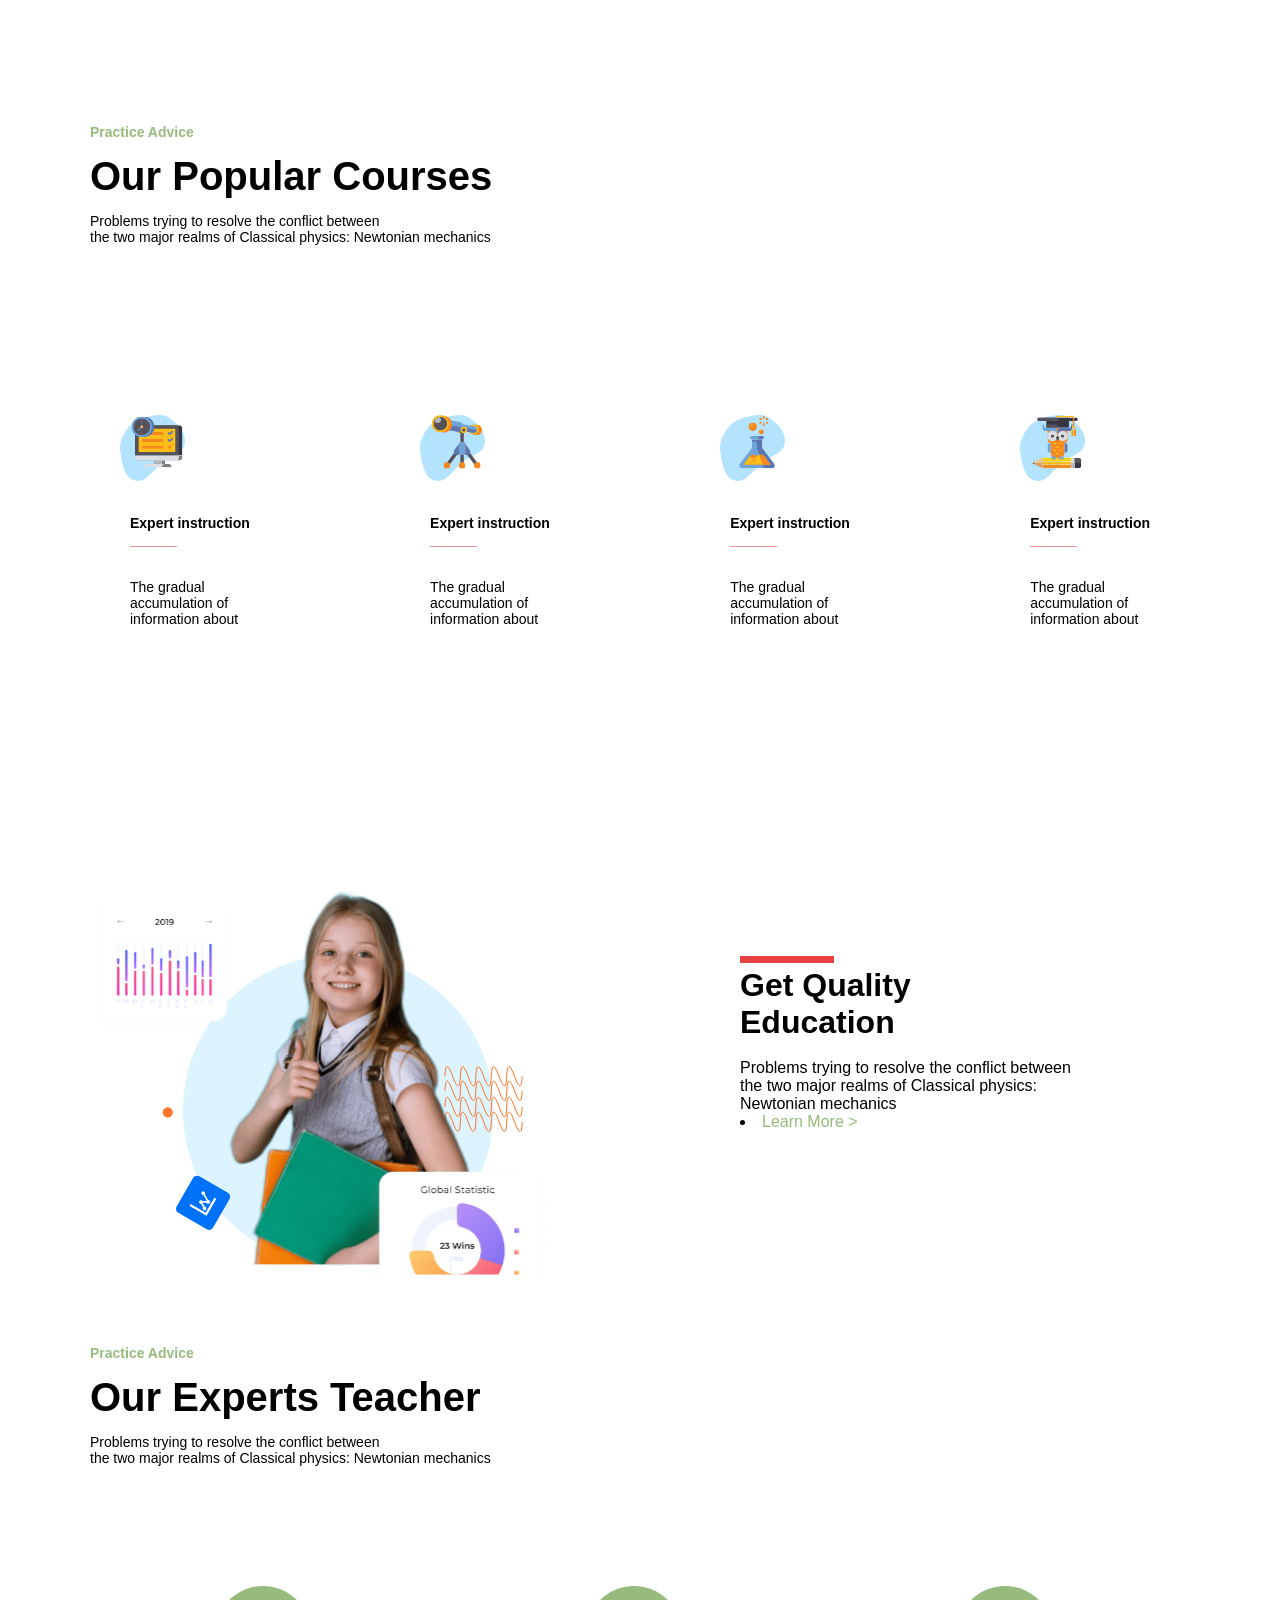
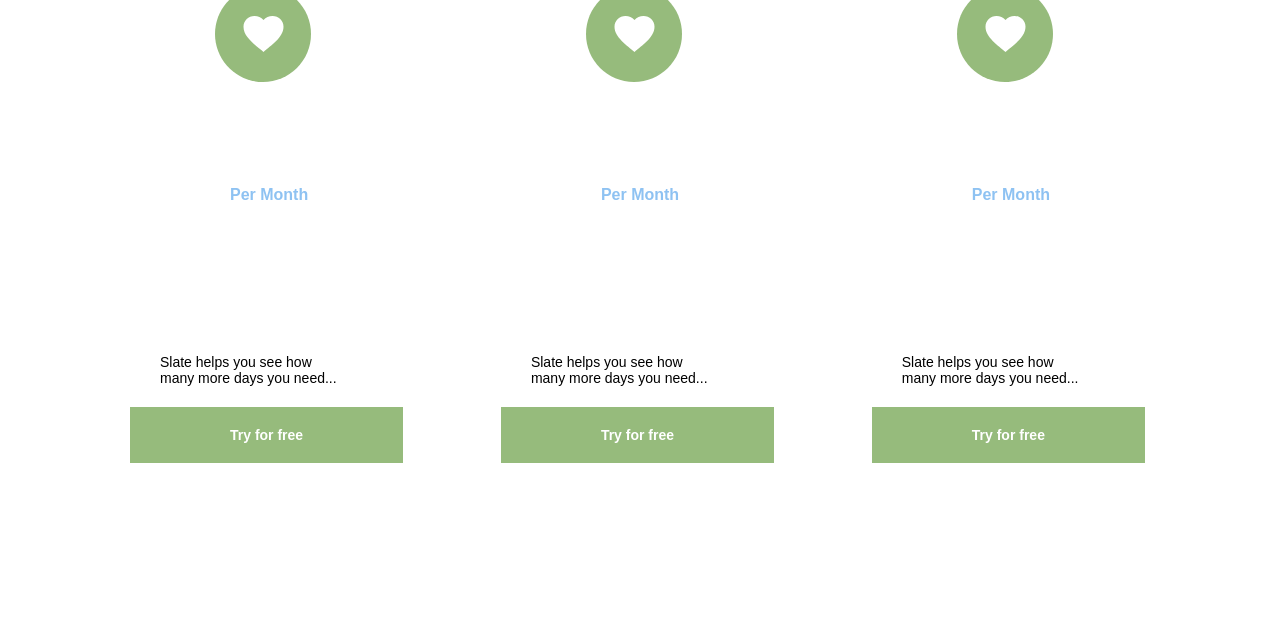
==== index.html @ 3c178de4 "Ну вот" ====
<!DOCTYPE html>
<html lang="en">
<head>
    <meta charset="UTF-8">
    <meta name="viewport" content="width=device-width, initial-scale=1.0">
    <title>Document</title>
    <link rel = "stylesheet" href = "School/school-victory/css/style.css">
</head>
<body>
    <div class="container">
    <div class="hero-info">
        <!-- ======================================================================= -->
         <!-- 1 часть -->

        <!-- ======================================================================= -->
        <!-- 2 часть -->
        <div class="contaener treiding">
            <div class="ah bh ch dh"></div>
            <div class="hero-img mg">
                <img src="#" alt="">
            </div>
            <div class="activ mg">
                <img src="#" alt="">
            </div>
                <div class="deactiv mg">
                <img src="#" alt="">
            </div>
            <!-- Вторая часть -->
            <h6>Practice Advice</h6>
            <h2>Our Popular Courses</h2>
            <p>
                Problems trying to resolve the conflict between <br>
                the two major realms of Classical physics: Newtonian mechanics 
            </p>
            <div class="scool-prog">
                <div class="bloc bloc-d">
                    <li class="btn dh"><a href="#">
                            <img src="School/school-victory/img/2.1.svg" class="hero-img gg" alt="">
                            <img src="School/school-victory/img/Vector.svg" class="deactiv gg" alt="">
                            <div class="lo" >
                                <div class="dp">
                                    <img src="School/school-victory/img/Vector2.svg" class="activ gg" alt="">
                                    <h4>Expert instruction <br></h4>
                                    <a href="#">______</a>
                                </div>
                            </div>
                            <p>
                                The gradual <br>
                                accumulation of <br>
                                information about
                            </p>
                        </a></li>
                </div>

                <div class="bloc bloc-c">
                    <li class="btn ch"><a href="#">
                            <img src="School/school-victory/img/2.2.svg" class="hero-img gg" alt="">
                            <img src="School/school-victory/img/Vector.svg" class="deactiv gg" alt="">
                            <div class="lo" >
                                <div class="cp">
                                    <img src="School/school-victory/img/Vector2.svg" class="activ gg" alt="">
                                    <h4>Expert instruction <br></h4>
                                    <a href="#">______</a>
                                </div>
                            </div>
                            <p>
                                The gradual <br>
                                accumulation of <br>
                                information about
                            </p>
                        </a></li>
                </div>
                
                <div class="bloc bloc-b">
                    <li class="btn bh"><a href="#">
                            <img src="School/school-victory/img/2.3.svg" class="hero-img gg" alt="">
                            <img src="School/school-victory/img/Vector.svg" class="deactiv gg" alt="">
                            <div class="lo" >
                                <div class="bp">
                                    <img src="School/school-victory/img/Vector2.svg" class="activ gg" alt="">
                                    <h4>Expert instruction <br></h4>
                                    <a href="#">______</a>
                                </div>
                            </div>
                            <p>
                                The gradual <br>
                                accumulation of <br>
                                information about
                            </p>
                        </a></li>
                </div>
                
                <div class="bloc bloc-a">
                    <li class="btn ah"><a href="#">
                            <img src="School/school-victory/img/2.4.svg" class="hero-img gg" alt="">
                            <img src="School/school-victory/img/Vector.svg" class="deactiv gg" alt="">
                            <div class="lo" >
                                <div class="ap">
                                    <img src="School/school-victory/img/Vector2.svg" class="activ gg" alt="">
                                    <h4>Expert instruction <br></h4>
                                    <a href="#">______</a>
                                </div>
                            </div>
                            <p>                               
                                The gradual <br>
                                accumulation of <br>
                                information about
                            </p>
                    </a></li>
                </div>

            </div>
            
        </div>
        <!-- ======================================================================= -->
        <!-- 3 часть -->
         <div>
            <img src="School/school-victory/img/3thast.svg" alt="">
            <div class="hero--info">
                <img src="School/school-victory/img/red.svg" alt="">
                <br>
                <p>
                    <h1>Get Quality <br>Education</h1>   
                    <br>             
                    Problems trying to resolve the conflict between <br>
                    the two major realms of Classical physics: <br>
                    Newtonian mechanics <br>
                </p>
                <li class="active"><a href="#"> Learn More ></a></li>
            </div>
         </div>
        <!-- ======================================================================= -->
        <!-- 4 часть -->

        <!-- ======================================================================= -->
        <!-- 5 часть -->

        <!-- ======================================================================= -->
         <!-- 6 часть -->
        <div class="contaen trei">
            <div class="ah bh ch dh"></div>
            <div class="hero-img mg">
                <img src="#" alt="">
            </div>
            <div class="pp"></div>
            <div class="activ mg">
                <img src="#" alt="">
            </div>
                <div class="deactiv mg">
                <img src="#" alt="">
            </div>
            <!-- Вторая часть -->
            <h6>Practice Advice</h6>
            <h2>Our Experts Teacher</h2>
            <p>
                Problems trying to resolve the conflict between <br>
                the two major realms of Classical physics: Newtonian mechanics 
            </p>
            <div class="curs">
                <div class="bloc- bloc-d">
                    <li class="btn- dh"><a href="#">
                            <img src="School/school-victory/img/circle sec-.svg" class="hero-img gg" alt="">
                            <div class="los" >
                                <div class="dp pp">
                                    <a href=""><h4>Per Month <br></h4></a>
                                </div>
                            </div>
                            <p>
                                Slate helps you see how <br>
                                many more days you need...
                            </p>
                            <div class="cn">
                                <a href="#">Try for free</a>
                            </div>
                        </a></li>
                </div>

                <div class="bloc- bloc-c">
                    <li class="btn- ch"><a href="#">
                            <img src="School/school-victory/img/circle sec-.svg" class="hero-img gg" alt="">
                            <div class="los" >
                                <div class="cp pp">
                                    <a href="#"><h4>Per Month</h4></a>
                                </div>
                            </div>
                            <p>
                                Slate helps you see how <br>
                                many more days you need...
                            </p>
                            <div class="cn">
                                <a href="#">Try for free</a>
                            </div>
                        </a></li>
                </div>
                
                <div class="bloc- bloc-b">
                    <li class="btn- bh"><a href="#">
                            <img src="School/school-victory/img/circle sec-.svg" class="hero-img gg" alt="">
                            <div class="los" >
                                <div class="bp pp">
                                    <a href="#"><h4>Per Month <br></h4></a>
                                </div>
                            </div>
                            <p>
                                Slate helps you see how <br>
                                many more days you need...
                            </p>
                            <div class="cn">
                                <a href="#">Try for free</a>
                            </div>
                        </a></li>
                </div>

            </div>
            
        </div>
        <!-- ======================================================================= -->
        <!-- 7 часть -->
        
        <!-- ======================================================================= -->
         <!-- 8 часть -->
        
        <!-- ======================================================================= -->
         <!-- Под описание -->
        
        <!-- ======================================================================= -->
        <!-- Телефон -->




    </div>
    </div>
    <script src="School/school-victory/js/#"></script>
</body>
</html>
---- School/school-victory/css/style.css ----
@import url('https://fonts.googleapis.com/css2?family=Montserrat+Alternates:wght@400;700&display=swap');
/* ============================================================== */
/* Базовый стиль */
*{margin: 0; padding: 0; box-sizing: border-box;}

body {
    background-color: none;
    font-family: 'Montserrat', sans-serif;
    font-weight: 400;
    color: #000000;
}

a {
    text-decoration: none;
    color: #96BB7C;
}
/* =================================================================== */
/*  */
.hero-info{
    width: 1100px;
    margin: 30px auto;
}

header {
    padding: 50px 0;
}
.container.treiding{
    padding: 80px 0;
}

header nav ul {
    list-style: none;
}
/* ====================================================================== */
/* 1 часть заголовок */
/* ====================================================================== */
/* 2 часть выбор курса */
.contaener.treiding{
    padding: 80px 0;
}
.treiding{
    padding-top: 100px;
}
.treiding .hero-img{
    z-index: 10;
    position: absolute;
    margin: 14px 0;
}
.treiding .activ {
    z-index: 1;
    position: absolute;
    margin: 0 -10px;

}
.treiding .deactiv {
    z-index: 2;
    position: absolute;
    margin: 0 -10px;
}
.treiding .mg {
    position: absolute;
}
.treiding .gg {
    margin-top: -100px;
}
.treiding li.btn {
    background: #ffffff;
    padding: 50px 15px;
    z-index: -1;
}
.treiding h6{
    color: #96BB7C;
    font-weight: 700;
    margin: 14px 0;
    font-size: 14px;

}
.lo a{
    color: #E74040;
    font-weight: 700;
    margin: 14px 0;
    font-size: 14px;
}
.treiding h2{
    font-weight: 700;
    margin: 14px 0;
    font-size: 40px;

}
.treiding p{
    font-weight: 400;
    font-size: 14px;
  
}
.treiding .scool-prog{
    display: flex;
    justify-content: space-between;
    width: 100%;
    padding: 140px 0;
}
.scool-prog {
    list-style: none;
    margin-top: 0px;
 }
 .scool-prog nav ul li{
    display: inline-block;
 }

.bloc p {
    margin-top: 30px;
    margin-bottom: 10px;
}
.btn a {
    color: #000000;
    font-weight: 700;
}
.lo a{
    color: #E74040;
    font-weight: 700;
    margin: 14px 0;
    font-size: 14px;
}
.lo a h4{
    color: #000000;
}
/* кнопки */
.treiding li.btn{
    background: #ffffff;
    padding: 15px 40px;
    z-index: -1;
    padding-top: 130px;
}
.treiding li.btn.ah:hover {
    .lo {
        .ap{
            h4{
                color: #ffffff;
            }
            a{
                color: #ffffff;
            }
            .activ {
                z-index: 3;
            }
        }
        a{
         color: #ffffff;
            font-weight: 700;
            margin: 14px 0;
            font-size: 14px;
        } 
    }
    background: #96BB7C;
    padding: 15px 40px;
    z-index: -1;
    color: #ffffff;
    padding-top: 130px;
}
.treiding li.btn.bh:hover {
    .lo {
        .bp{
            h4{
                color: #ffffff;
            }
            a{
                color: #ffffff;
            }
            .activ {
                z-index: 3;
            }
        }
        a{
         color: #ffffff;
            font-weight: 700;
            margin: 14px 0;
            font-size: 14px;
        } 
    }
    
    background: #96BB7C;
    padding: 15px 40px;
    z-index: -1;
    color: #ffffff;
    padding-top: 130px;
}
.treiding li.btn.ch:hover {
    .lo {
        .cp{
            h4{
                color: #ffffff;
            }
            a{
                color: #ffffff;
            }
            .activ {
                z-index: 3;
            }
        }
        a{
         color: #ffffff;
            font-weight: 700;
            margin: 14px 0;
            font-size: 14px;
        } 
    }
    
    background: #96BB7C;
    padding: 15px 40px;
    z-index: -1;
    color: #ffffff;
    padding-top: 130px;
}
.treiding li.btn.dh:hover {
    .lo {
        .dp{
            h4{
                color: #ffffff;
            }
            a{
                color: #ffffff;
            }
            .activ {
                z-index: 3;
            }
        }
        a{
         color: #ffffff;
            font-weight: 700;
            margin: 14px 0;
            font-size: 14px;
        } 
    }
    
    background: #96BB7C;
    padding: 15px 40px;
    z-index: -1;
    color: #ffffff;
    padding-top: -50px;
    padding-top: 130px;
}

/* ====================================================================== */
/* 3 часть  */
.hero--info {
    margin: -330px 0 0 650px;
}
/* ====================================================================== */
/* 4 часть  */

/* ====================================================================== */
/* 5 часть  */

/* ====================================================================== */
/* 6 часть  */
.contaen.treiding{
    padding: 80px 0;
}
.trei{
    padding-top: 200px;
}
.trei .hero-img{
    z-index: 10;
    position: absolute;
    margin: 14px 0;
}
.trei .activ {
    z-index: 1;
    position: absolute;
    margin: 0 -10px;

}
.trei .deactiv {
    z-index: 2;
    position: absolute;
    margin: 0 -10px;
}
.trei .mg {
    position: absolute;
}
.trei .gg {
    margin-top: -100px;
    margin: -150px 85px;
}
.trei li.btn {
    background: #ffffff;
    padding: 50px 15px;
    z-index: -1;
}
.trei h6{
    color: #96BB7C;
    font-weight: 700;
    margin: 14px 0;
    font-size: 14px;

}
.trei h2{
    font-weight: 700;
    margin: 14px 0;
    font-size: 40px;

}
.trei p{
    font-weight: 400;
    font-size: 14px;
  
}
.trei .curs{
    display: flex;
    justify-content: space-between;
    width: 100%;
    padding: 140px 0;
}
.curs {
    list-style: none;
    margin-top: 0px;
 }
 .curs nav ul li{
    display: inline-block;
 }

.bloc- p {
    margin-top: 120px;
    margin-bottom: 10px;
    padding: 30px;
}
.btn- a {
    color: #000000;
    font-weight: 700;
}
 .cn a{
    background: #96BB7C;
    padding: 20px 100px;
    z-index: -1;
    color: #ffffff;
    font-weight: 700;
    font-size: 14px;
}
.los a h4{
    color: #8EC2F2;
    margin: 50px 100px;
}
/* кнопки */
.trei li.btn-{
    background: #ffffff;
    padding: 15px 40px;
    z-index: -1;
    padding-top: 130px;
}

.trei li.btn-.bh:hover {
    .los {
        .bp{
            a{
                color: #ffffff;
            }
            .activ {
                z-index: 3;
            }
        }
        a{
         color: #ffffff;
            font-weight: 700;
            margin: 14px 0;
            font-size: 14px;
        } 
    }
    
    background: #2D4059;
    padding: 15px 40px;
    z-index: -1;
    color: #ffffff;
    padding-top: 130px;
}
.trei li.btn-.ch:hover {
    .los {
        .cp{
            a{
                color: #ffffff;
            }
            .activ {
                z-index: 3;
            }
        }
        a{
         color: #ffffff;
            font-weight: 700;
            margin: 14px 0;
            font-size: 14px;
        } 
    }
    
    background: #2D4059;
    padding: 15px 40px;
    z-index: -1;
    color: #ffffff;
    padding-top: 130px;
}
.trei li.btn-.dh:hover {
    .los {
        .dp{
            a{
                color: #ffffff;
            }
            .activ {
                z-index: 3;
            }
        }
        a{
         color: #ffffff;
            font-weight: 700;
            margin: 14px 0;
            font-size: 14px;
        } 
    }
    
    background: #2D4059;
    padding: 15px 40px;
    z-index: -1;
    color: #ffffff;
    padding-top: 130px;
}
/* ====================================================================== */
/* 7 часть  */

/* ====================================================================== */
/* 8 часть  */

/* ====================================================================== */
/* Телефон */
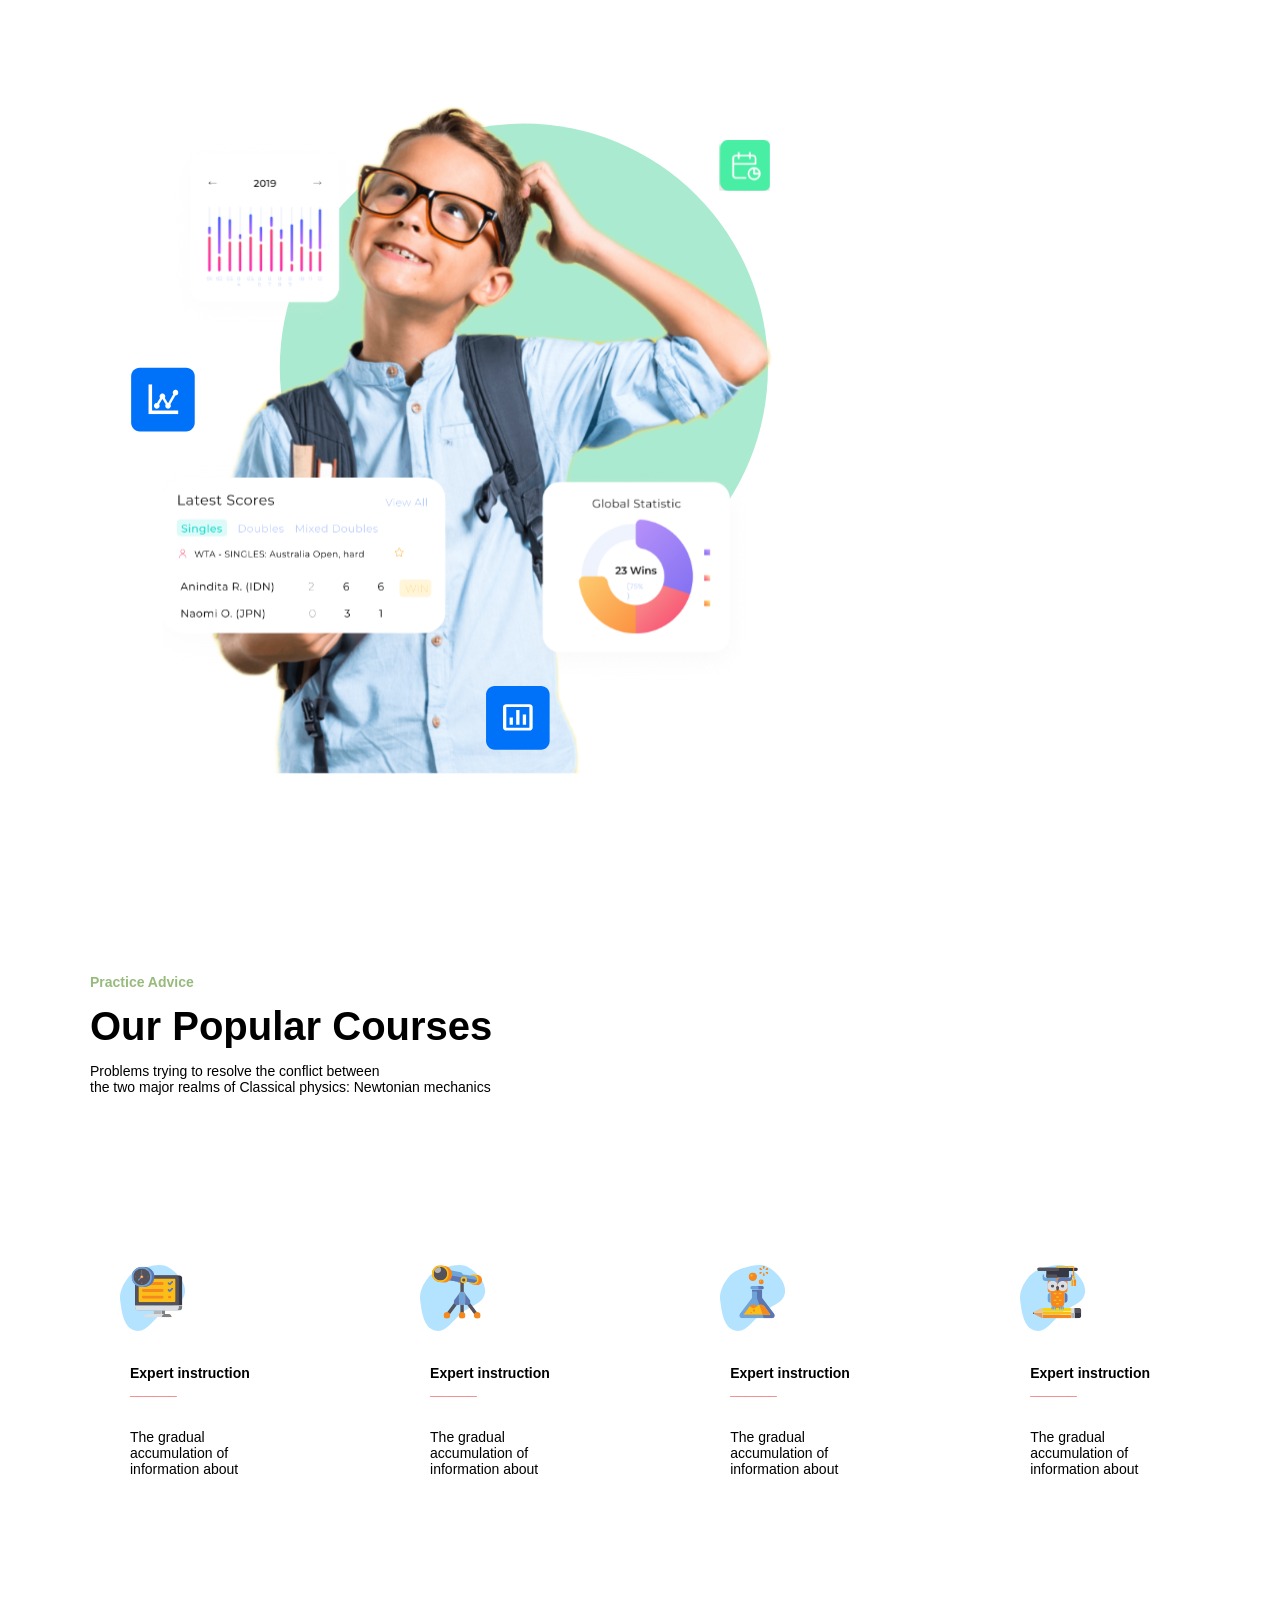
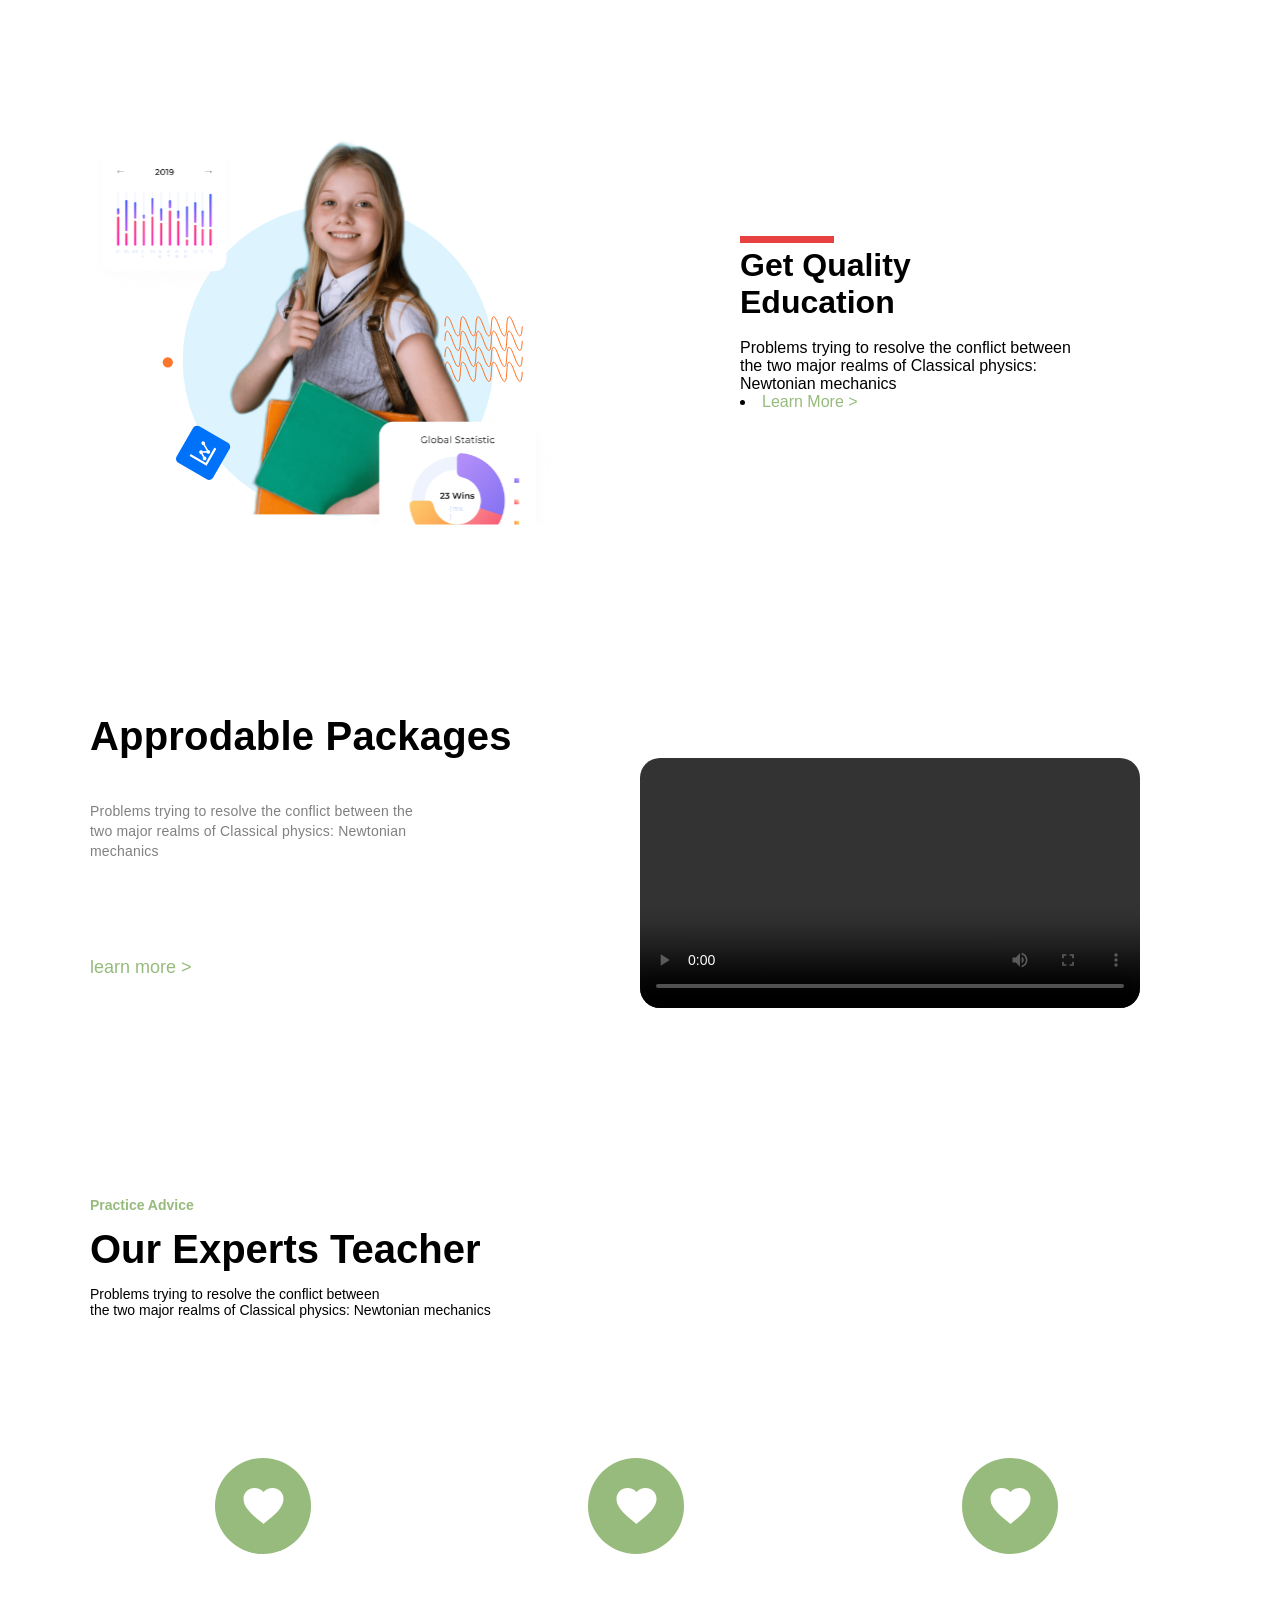
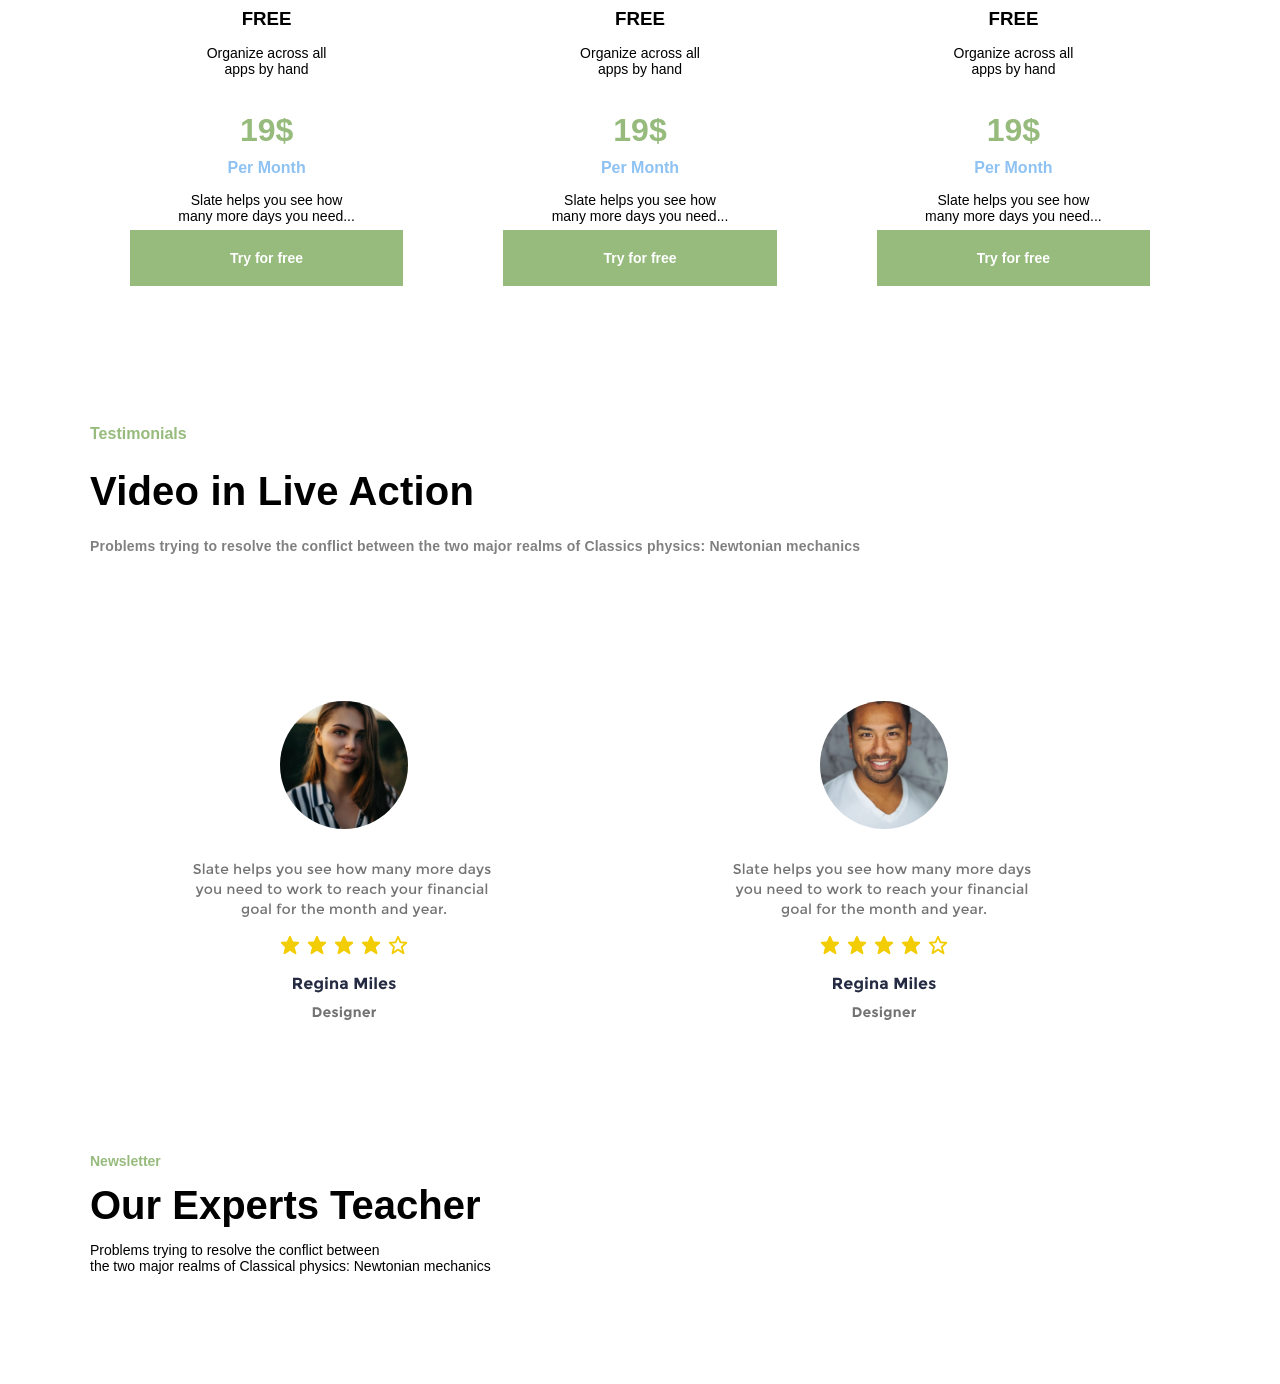
==== commit 699c4712: "pp" ====
--- a/index.html
+++ b/index.html
@@ -8,12 +8,39 @@
 </head>
 <body>
     <div class="container">
-    <div class="hero-info">
-        <!-- ======================================================================= -->
-         <!-- 1 часть -->
-
-        <!-- ======================================================================= -->
-        <!-- 2 часть -->
+    <div class="hero-infoo">
+        <!-- ======================================================================= -->
+         <!-- Шапка Его ч-->
+            <!-- <section>
+            <div class="name">
+                <h2>Medical Hardy</h2>
+            <ul>
+                <li><a href="#Home">Home</a></li>
+                <li><a href="#Product">Product</a></li>
+                <li><a href="#Pricing">Pricing</a></li>
+                <li><a href="#Contact">Contact</a></li>
+            </ul>
+            </div>
+
+            <ul>
+                <button class="more_btn">Login</button>
+                <button class="btn">Join Us</button>
+            </ul>
+            </section> -->
+        <!-- ======================================================================= -->
+         <!-- 1 часть Его ч-->
+        <div class="hero container" id="Home">
+            <div class="hero--info">
+                <h5>Online</h5>
+                <h1>HIGH QUALITY COURSES </h1>
+                <h4>Every day brings with it a fresh set of learning possibilities.</h4>
+                <button class="btn">Get Quote Now</button>
+                <button class="more_btn">Learn more</button>
+            </div>
+            <img src="School/school-victory/img/none.svg" class="hero-img gg" alt="">
+        </div>
+        <!-- ======================================================================= -->
+        <!-- 2 часть Моя ч-->
         <div class="contaener treiding">
             <div class="ah bh ch dh"></div>
             <div class="hero-img mg">
@@ -22,7 +49,7 @@
             <div class="activ mg">
                 <img src="#" alt="">
             </div>
-                <div class="deactiv mg">
+            <div class="deactiv mg">
                 <img src="#" alt="">
             </div>
             <!-- Вторая часть -->
@@ -113,10 +140,11 @@
             
         </div>
         <!-- ======================================================================= -->
-        <!-- 3 часть -->
+        <!-- 3 часть Моя ч-->
+         
          <div>
             <img src="School/school-victory/img/3thast.svg" alt="">
-            <div class="hero--info">
+            <div class="hero--infoo">
                 <img src="School/school-victory/img/red.svg" alt="">
                 <br>
                 <p>
@@ -129,14 +157,122 @@
                 <li class="active"><a href="#"> Learn More ></a></li>
             </div>
          </div>
-        <!-- ======================================================================= -->
-        <!-- 4 часть -->
-
-        <!-- ======================================================================= -->
-        <!-- 5 часть -->
-
-        <!-- ======================================================================= -->
-         <!-- 6 часть -->
+         
+        <!-- ======================================================================= -->
+        <!-- 4 часть Его ч-->
+        <div class="hero video" id="Product">
+            <div class="hero-info">
+                <h2>Approdable Packages</h2>
+                <p>Problems trying to resolve the conflict between 
+                the two major realms of Classical physics: 
+                Newtonian mechanics </p>
+                <button class="more_btn">learn more ></button>
+                <video class="video" src="School/school-victory/img/WhatsApp Video 2026-07-28 at 10.12.24.mp4" controls></video>
+            </div>
+        </div>
+        <!-- ======================================================================= -->
+        <!-- 5 часть Его ч -->
+        <!-- <div class="menu" id="Pricing">
+        <h6>Courses</h6>
+        <h2>Most Popular Courses</h2>
+        <p>Problems trying to resolve the conflict between 
+        the two major realms of Classical physics: Newtonian mechanics </p>
+        </div>
+
+        <div class="main_menu">
+            <div class="menu_box">
+            <div class="menu_card">
+
+                <div class="menu_image">
+                    <img src="images/1.png">
+                </div>
+
+                <div class="menu_info">
+                    <button class="more_btn">training Courses</button>
+                    <img class="grate" src="images/Frame 4 sec-.png" alt="">
+                    <h5>Video in Live Action</h5>
+                    <p>We focus on ergonomics 
+                    and meeting you....</p>
+                    <img class="logo" src="images/Frame sec-.png" alt="">
+                    <h6>15 Sales</h6>
+                    <div class="prices">
+                        <h5 class="old_prise">$16.48</h5>
+                        <h5 class="new_prise">$6.48</h5>
+                    </div>
+                    <button class="btn">Learn More ></button>
+            </div>
+
+            </div>
+
+            <div class="menu_card">
+
+                <div class="menu_image">
+                    <img src="images/2.png">
+                </div>
+
+                <div class="menu_info">
+                    <button class="more_btn">training Courses</button>
+                    <img class="grate" src="images/Frame 4 sec-.png" alt="">
+                    <h5>Most Popular Courses</h5>
+                    <p>We focus on ergonomics 
+                    and meeting you....</p>
+                    <img class="logo" src="images/Frame sec-.png" alt="">
+                    <h6>15 Sales</h6>
+                    <div class="prices">
+                        <h5 class="old_prise">$16.48</h5>
+                        <h5 class="new_prise">$6.48</h5>
+                    </div>
+                    <button class="btn">Learn More ></button>
+                </div>
+            </div>
+
+            <div class="menu_card">
+
+                <div class="menu_image">
+                    <img src="images/3.png">
+                </div>
+
+                <div class="menu_info">
+                    <button class="more_btn">2,769 online courses</button>
+                    <img class="grate" src="images/Frame 4 sec-.png" alt="">
+                    <h5>Our Experts Teacher</h5>
+                    <p>We focus on ergonomics 
+                    and meeting you....</p>
+                    <img class="logo" src="images/Frame sec-.png" alt="">
+                    <h6>15 Sales</h6>
+                    <div class="prices">
+                        <h5 class="old_prise">$16.48</h5>
+                        <h5 class="new_prise">$6.48</h5>
+                    </div>
+                    <button class="btn">Learn More ></button>
+                </div>
+            </div>
+
+            <div class="menu_card">
+
+                <div class="menu_image">
+                    <img src="images/4.png">
+                </div>
+
+                <div class="menu_info">
+                    <button class="more_btn">training Courses</button>
+                    <img class="grate" src="images/Frame 4 sec-.png" alt="">
+                    <h5>Every Client Matters</h5>
+                    <p>We focus on ergonomics 
+                    and meeting you....</p>
+                    <img class="logo" src="images/Frame sec-.png" alt="">
+                    <h6>15 Sales</h6>
+                    <div class="prices">
+                        <h5 class="old_prise">$16.48</h5>
+                        <h5 class="new_prise">$6.48</h5>
+                    </div>
+                    <h6 class="btn">Learn More ></h6>
+                </div>
+            </div>
+            </div>
+        </div> -->
+        <!-- ======================================================================= -->
+         <!-- 6 часть Моя ч-->
         <div class="contaen trei">
             <div class="ah bh ch dh"></div>
             <div class="hero-img mg">
@@ -149,7 +285,6 @@
                 <div class="deactiv mg">
                 <img src="#" alt="">
             </div>
-            <!-- Вторая часть -->
             <h6>Practice Advice</h6>
             <h2>Our Experts Teacher</h2>
             <p>
@@ -159,67 +294,102 @@
             <div class="curs">
                 <div class="bloc- bloc-d">
                     <li class="btn- dh"><a href="#">
-                            <img src="School/school-victory/img/circle sec-.svg" class="hero-img gg" alt="">
-                            <div class="los" >
-                                <div class="dp pp">
-                                    <a href=""><h4>Per Month <br></h4></a>
-                                </div>
-                            </div>
-                            <p>
-                                Slate helps you see how <br>
-                                many more days you need...
-                            </p>
-                            <div class="cn">
+                        <img src="School/school-victory/img/circle sec-.svg" class="hero-img gg" alt="">
+                        <div class="los" >
+                            <div class="dp pp">
+                                <h3>FREE</h3>
+                                <p
+                                    >Organize across all <br>
+                                    apps by hand
+                                </p>
+                                <a href=""><h1>19$</h1></a>
+                                <a href=""><h4>Per Month <br></h4></a>
+                            </div>
+                        </div>
+                        <p>
+                            Slate helps you see how <br>
+                            many more days you need...
+                        </p>
+                        <div class="cn">
                                 <a href="#">Try for free</a>
-                            </div>
-                        </a></li>
+                        </div>
+                    </a></li>
                 </div>
 
                 <div class="bloc- bloc-c">
                     <li class="btn- ch"><a href="#">
-                            <img src="School/school-victory/img/circle sec-.svg" class="hero-img gg" alt="">
+                        <img src="School/school-victory/img/new.svg" class="hero-img new" alt="">
+                        <img src="School/school-victory/img/circle sec-.svg" class="hero-img gg" alt="">
                             <div class="los" >
-                                <div class="cp pp">
-                                    <a href="#"><h4>Per Month</h4></a>
-                                </div>
-                            </div>
-                            <p>
-                                Slate helps you see how <br>
-                                many more days you need...
-                            </p>
-                            <div class="cn">
-                                <a href="#">Try for free</a>
-                            </div>
-                        </a></li>
+                            <div class="cp pp">
+                                <h3>FREE</h3>
+                                <p
+                                    >Organize across all <br>
+                                    apps by hand
+                                </p>
+                                <a href=""><h1>19$</h1></a>
+                                <a href="#"><h4>Per Month</h4></a>
+                            </div>
+                        </div>
+                        <p>
+                            Slate helps you see how <br>
+                            many more days you need...
+                        </p>
+                        <div class="cn">
+                            <a href="#">Try for free</a>
+                        </div>
+                    </a></li>
                 </div>
                 
                 <div class="bloc- bloc-b">
                     <li class="btn- bh"><a href="#">
-                            <img src="School/school-victory/img/circle sec-.svg" class="hero-img gg" alt="">
-                            <div class="los" >
-                                <div class="bp pp">
-                                    <a href="#"><h4>Per Month <br></h4></a>
-                                </div>
-                            </div>
-                            <p>
-                                Slate helps you see how <br>
-                                many more days you need...
-                            </p>
-                            <div class="cn">
-                                <a href="#">Try for free</a>
-                            </div>
-                        </a></li>
+                        <img src="School/school-victory/img/circle sec-.svg" class="hero-img gg" alt="">
+                        <div class="los" >
+                            <div class="bp pp">
+                                <h3>FREE</h3>
+                                <p
+                                    >Organize across all <br>
+                                    apps by hand
+                                </p>
+                                <a href=""><h1>19$</h1></a>
+                                <a href="#"><h4>Per Month <br></h4></a>
+                            </div>
+                        </div>
+                        <p>
+                            Slate helps you see how <br>
+                            many more days you need...
+                        </p>              
+                        <div class="cn">
+                            <a href="#">Try for free</a>
+                        </div>
+                    </a></li>
                 </div>
 
             </div>
             
         </div>
         <!-- ======================================================================= -->
-        <!-- 7 часть -->
-        
-        <!-- ======================================================================= -->
-         <!-- 8 часть -->
-        
+        <!-- 7 часть Его ч-->
+        <div class="stars">
+            <h6>Testimonials</h6>
+            <h2>Video in Live Action</h2>
+            <p>Problems trying to resolve the conflict between the two major realms of Classics physics: Newtonian mechanics</p>
+            <div class="score">
+                <img src="School/school-victory/img/row.svg" class="hero-img gg" alt="">
+            </div>
+        </div>
+        <!-- ======================================================================= -->
+         <!-- 8 часть Моя ч-->
+        <div class="wrapper">
+            <div class="contaener treiding treiding--">
+                <h6>Newsletter</h6>
+                <h2>Our Experts Teacher</h2>
+                <p>
+                    Problems trying to resolve the conflict between <br>
+                    the two major realms of Classical physics: Newtonian mechanics 
+                </p>
+            </div>
+        </div>
         <!-- ======================================================================= -->
          <!-- Под описание -->
         
--- a/School/school-victory/css/style.css
+++ b/School/school-victory/css/style.css
@@ -15,8 +15,8 @@
     color: #96BB7C;
 }
 /* =================================================================== */
-/*  */
-.hero-info{
+/* Моя ч */
+.hero-infoo{
     width: 1100px;
     margin: 30px auto;
 }
@@ -32,9 +32,160 @@
     list-style: none;
 }
 /* ====================================================================== */
-/* 1 часть заголовок */
-/* ====================================================================== */
-/* 2 часть выбор курса */
+/* шапка Его ч */
+/* section nav .name h2{
+    width: 176px;
+    height: 32px;
+    top: 13px;
+    font-weight: 700;
+    size: 24px;
+    line-height: 32px;
+    letter-spacing: 0.1px;
+    cursor: pointer;
+    margin: 7px 0;
+}
+
+section nav .name ul{
+    list-style: none;
+    margin-left: 210px;
+    margin-top: -33px;
+}
+
+section nav .name ul li{
+    display: inline-block;
+    margin: 0 15px;
+}
+
+section nav .name ul li a{
+    text-decoration: none;
+    color: #595959;
+    font-weight: 700;
+    font-size: 14px;
+    transition: 0.1s;
+    width: 43px;
+    height: 24px;
+    line-height: 24px;
+    letter-spacing: 0.2px;
+}
+
+section nav .name ul li a::after{
+    content: '';
+    width: 0;
+    height: 2px;
+    background: #000;
+    display: block;
+    transition: 0.2s linear;
+}
+
+section nav .name ul li a:hover::after{
+    width: 100%;
+}
+
+section nav .name ul li a:hover{
+    color: #000;
+}
+
+section nav ul .btn {
+    background: #96BB7C;
+    color: #fff;
+    border-radius: 5px;
+    padding: 16px 30px;
+    border: 0;
+    transition: all 500ms ease;
+    margin-top: -25px;
+}
+
+section nav ul .btn:hover {
+    cursor: pointer;
+    transform: scale(1.1);
+}
+
+section nav ul .more_btn {
+     background-color: #fff;
+     border: 5px #96BB7C;
+     color: #96BB7C;
+     padding: 16px 30px;
+     border-radius: 5px;
+     transition: all 500ms ease;
+     font-size: 18px;
+}
+
+section nav ul .more_btn:hover {
+    cursor: pointer;
+    transform: scale(1.1);
+} */
+/* ====================================================================== */
+/* 1 часть заголовок Его ч */
+.hero{
+    padding-bottom: 100px;
+}
+
+.hero--info{
+    width: 573px;
+    padding-top: 200px;
+    height: 386px;
+    gap: 30px;
+    margin-left: 250px;
+}
+
+.hero--info h5 {
+    color: #96BB7C;
+    font-size: 16px;
+    font-weight: 700;
+    line-height: 24px;
+    letter-spacing: 0.1;
+}
+
+.hero--info h1 {
+    font-size: 58px;
+    font-weight: 700;
+    line-height: 80px;
+    letter-spacing: 0.2px;
+    margin-top: 40px;
+}
+
+.hero--info h4 {
+    width: 458px;
+    height: 60px;
+    color: gray;
+    line-height: 30px;
+    font-weight: 400px;
+    size: 20px;
+    letter-spacing: 0.2px;
+    margin-top: 30px;
+}
+
+.hero--info .btn {
+    background: #96BB7C;
+    color: #fff;
+    border-radius: 5px;
+    padding: 16px 30px;
+    border: 0;
+    transition: all 500ms ease;
+    margin-top: 30px;
+}
+
+.hero--info .btn:hover {
+    cursor: pointer;
+    transform: scale(1.1);
+}
+
+.hero--info .more_btn {
+     background-color: #fff;
+     border: 5px #96BB7C;
+     color: #96BB7C;
+     padding: 16px 30px;
+     border-radius: 5px;
+     transition: all 500ms ease;
+     font-size: 18px;
+}
+
+.hero--info .more_btn:hover {
+    cursor: pointer;
+    transform: scale(1.1);
+}
+/* ====================================================================== */
+/* 2 часть выбор курса Моя ч*/
 .contaener.treiding{
     padding: 80px 0;
 }
@@ -240,18 +391,198 @@
 }
 
 /* ====================================================================== */
-/* 3 часть  */
-.hero--info {
+/* 3 часть  Моя ч*/
+.hero--infoo {
     margin: -330px 0 0 650px;
-}
-/* ====================================================================== */
-/* 4 часть  */
-
-/* ====================================================================== */
-/* 5 часть  */
-
-/* ====================================================================== */
-/* 6 часть  */
+    margin-top: -300px;
+}
+/* ====================================================================== */
+/* 4 часть  Его ч*/
+.hero img {
+    width: 700px;
+    position: relative;
+    margin-top: -350px;
+}
+
+.hero-info{
+    width: 573px;
+    padding-top: 200px;
+    height: 386px;
+    gap: 30px;
+}
+
+.hero-info h2 {
+    font-size: 40px;
+    font-weight: 700;
+    line-height: 50px;
+    letter-spacing: 0.2px;
+    margin-top: 100px;
+}
+
+.hero-info p{
+    width: 345px;
+    height: 60px;
+    font-weight: 400;
+    font-size: 14px;
+    line-height: 20px;
+    letter-spacing: 0.2px;
+    margin-top: 40px;
+    color: gray;
+}
+
+.hero-info .more_btn {
+     background-color: #fff;
+     border: 5px #96BB7C;
+     color: #96BB7C;
+     padding: 16px 30px;
+     border-radius: 5px;
+     transition: all 500ms ease;
+     font-size: 18px;
+     margin-left: -30px;
+     margin-top: 80px;
+}
+
+.hero-info .more_btn:hover {
+    cursor: pointer;
+    transform: scale(1.1);
+}
+
+.hero-info .video{
+    width: 500px;
+    position: relative;
+    margin-top: -300px;
+    left: 550px; 
+    border-radius: 20px;
+}
+/* ====================================================================== */
+/* 5 часть Его ч */
+/* .menu{
+    margin-top: 200px;
+    margin-left: 250px;
+} */
+
+/* .menu h6{
+    color: #96BB7C;
+    font-size: 16px;
+    font-weight: 700;
+    line-height: 24px;
+    letter-spacing: 0.1;
+}
+
+.menu h2{
+    font-size: 40px;
+    font-weight: 700;
+    line-height: 50px;
+    letter-spacing: 0.2px;
+    margin-top: 20px;
+}
+
+.menu p{
+    width: 345px;
+    height: 60px;
+    font-weight: 400;
+    font-size: 14px;
+    line-height: 20px;
+    letter-spacing: 0.2px;
+    margin-top: 20px;
+    color: gray;
+}
+
+.main_menu{
+    margin-left: 250px;
+    margin-top: 100px;
+}
+
+.main_menu .menu_box{
+    width: 60%;
+    margin: 0 auto;
+    display: grid;
+    grid-template-columns: 1fr 1fr 1fr 1fr;
+    grid-gap: 15px;
+    margin-left: 1px;
+}
+
+.main_menu .menu_card .menu_info{
+    margin-left: 15px;
+}
+
+.main_menu .menu_card .more_btn {
+     background-color: #fff;
+     border: 5px #96BB7C;
+     color: #96BB7C;
+     padding: 16px 30px;
+     border-radius: 5px;
+     transition: all 500ms ease;
+     font-size: 14px;
+     margin-left: -30px;
+     margin-top: 3px;
+     font-weight: 700;
+}
+
+.main_menu .menu_card .more_btn:hover {
+    cursor: pointer;
+    transform: scale(1.1);
+}
+
+.main_menu .menu_card .menu_info h5 {
+    font-weight: 700;
+    font-size: 16px;
+    line-height: 24px;
+    letter-spacing: 0.1px;
+}
+
+.main_menu .menu_card .menu_info p {
+    font-weight: 600;
+    color: #595959;
+    font-size: 14px;
+    line-height: 20px;
+    letter-spacing: 0.2px;
+    margin-top: 5px;
+}
+
+.main_menu .menu_card .menu_info h6{
+    width: 57px;
+    height: 24px;
+    font-weight: 700;
+    font-size: 14px;
+    line-height: 24px;
+    color: #595959;
+}
+
+.main_menu .menu_card .menu_info .prices {
+    display: flex;
+    align-items: center;
+    gap: 10px;
+}
+
+.main_menu .menu_card .menu_info .prices .old_prise {
+    color: #bdbdbd;
+}
+
+.main_menu .menu_card .menu_info .prices .new_prise {
+    color: #ffab71;
+}
+
+.main_menu .menu_card .menu_info .btn{
+    width: 141.14px;
+    height: 44px;
+    border-radius: 37px;
+    border: 5px;
+    border-color: #96BB7C;
+    padding-top: 10px;
+    padding-right: 20px;
+    padding-bottom: 10px;
+    padding-left: 20px;
+    gap: 10px;
+    background-color: #fff;
+    font-weight: 700;
+    font-size: 14px;
+    line-height: 24px;
+    letter-spacing: 0.2px;
+    color: #96BB7C;
+} */
+/* ====================================================================== */
+/* 6 часть моя ч */
 .contaen.treiding{
     padding: 80px 0;
 }
@@ -291,7 +622,7 @@
     font-weight: 700;
     margin: 14px 0;
     font-size: 14px;
-
+    margin-top: 100px;
 }
 .trei h2{
     font-weight: 700;
@@ -319,9 +650,10 @@
  }
 
 .bloc- p {
-    margin-top: 120px;
+    /* margin-top: 120px; */
     margin-bottom: 10px;
-    padding: 30px;
+    padding: 15px;
+    text-align: center;
 }
 .btn- a {
     color: #000000;
@@ -337,19 +669,35 @@
 }
 .los a h4{
     color: #8EC2F2;
-    margin: 50px 100px;
+    text-align: center;
+}
+.trei .los .pp h3{
+    color: #000000;
+    text-align: center;
+}
+.trei .los .pp a h1 {
+    color: #96BB7C;
+    text-align: center;
+    margin: 10px 0;
+    margin-top: 20px;
+}
+.bloc- .new{
+    margin: -250px 260px;
 }
 /* кнопки */
 .trei li.btn-{
     background: #ffffff;
     padding: 15px 40px;
     z-index: -1;
-    padding-top: 130px;
+    padding-top: 150px;
 }
 
 .trei li.btn-.bh:hover {
     .los {
         .bp{
+            h3{
+                color: #ffffff;
+            }
             a{
                 color: #ffffff;
             }
@@ -369,11 +717,15 @@
     padding: 15px 40px;
     z-index: -1;
     color: #ffffff;
-    padding-top: 130px;
+    padding-top: 200px;
+    padding-bottom: 50px;
 }
 .trei li.btn-.ch:hover {
     .los {
         .cp{
+            h3{
+                color: #ffffff;
+            }
             a{
                 color: #ffffff;
             }
@@ -393,11 +745,15 @@
     padding: 15px 40px;
     z-index: -1;
     color: #ffffff;
-    padding-top: 130px;
+    padding-top: 200px;
+    padding-bottom: 50px;
 }
 .trei li.btn-.dh:hover {
     .los {
         .dp{
+            h3{
+                color: #ffffff;
+            }
             a{
                 color: #ffffff;
             }
@@ -417,13 +773,111 @@
     padding: 15px 40px;
     z-index: -1;
     color: #ffffff;
-    padding-top: 130px;
-}
-/* ====================================================================== */
-/* 7 часть  */
-
-/* ====================================================================== */
-/* 8 часть  */
-
+    padding-top: 200px;
+    padding-bottom: 50px;
+}
+/* ====================================================================== */
+/* 7 часть Его ч */
+/* .stars{
+    margin-left: 250px;
+    margin-top: 150px;
+} */
+
+.stars h6{
+    color: #96BB7C;
+    font-size: 16px;
+    font-weight: 700;
+    line-height: 24px;
+    letter-spacing: 0.1;
+
+}
+
+.stars h2{
+    font-size: 40px;
+    font-weight: 700;
+    line-height: 50px;
+    letter-spacing: 0.2px;
+    margin-top: 20px;
+
+}
+
+.stars p{
+    height: 40px;
+    font-weight: 550;
+    font-size: 14px;
+    line-height: 20px;
+    letter-spacing: 0.2px;
+    margin-top: 20px;
+    color: gray;
+
+}
+
+.stars .score img{
+    margin-top: 100px;
+
+}
+/* ====================================================================== */
+/* 8 часть моя ч */
+/* .wrapper {
+    background: #FFF2F3;
+    width: 150%;
+    margin: 0 -270px;
+}
+.treiding--{
+    text-align: center;
+} */
 /* ====================================================================== */
 /* Телефон */
+/* ========================================================================= */
+/* адаптив (Медиа запросы) */
+ @media screen and (max-width: 800px){
+
+    .Name{
+        font-size: 22px;
+    }
+    header.container{
+        justify-content: center;
+        gap: 15px;
+    }
+    .carousel{
+        width: 85%;
+    }
+
+    .hero--info {
+        margin: 50px 15px;/*уменьшает отступы*/
+        gap: 15px;/*слегка уменьшит раст меж заголовками*/
+    }
+
+    .hero--info h1 {
+        font-size: 28px;/*компактные заголовки*/
+    }
+
+}
+@media screen and (max-width: 480px){
+
+    header nav ul {
+        gap: 10px;
+    }
+    header nav ul li.btn a{
+        padding: 6px 12px;
+        font-size: 14px;
+    }
+
+    .hero--info h1 {
+        font-size: 24px;/*компактные заголовки*/
+    }
+
+    .hero--info .btn{
+        width: 100%;/*растягивает кнопку чтобы легко попасть */
+        max-width: 300px;/*ограничение по размерам*/
+    }
+
+    .hero--info p {
+        margin-left: 0;
+        text-align: center;
+        padding: 0 15px;
+    }
+    .carousel{
+        max-width: 1500px;
+    }
+}
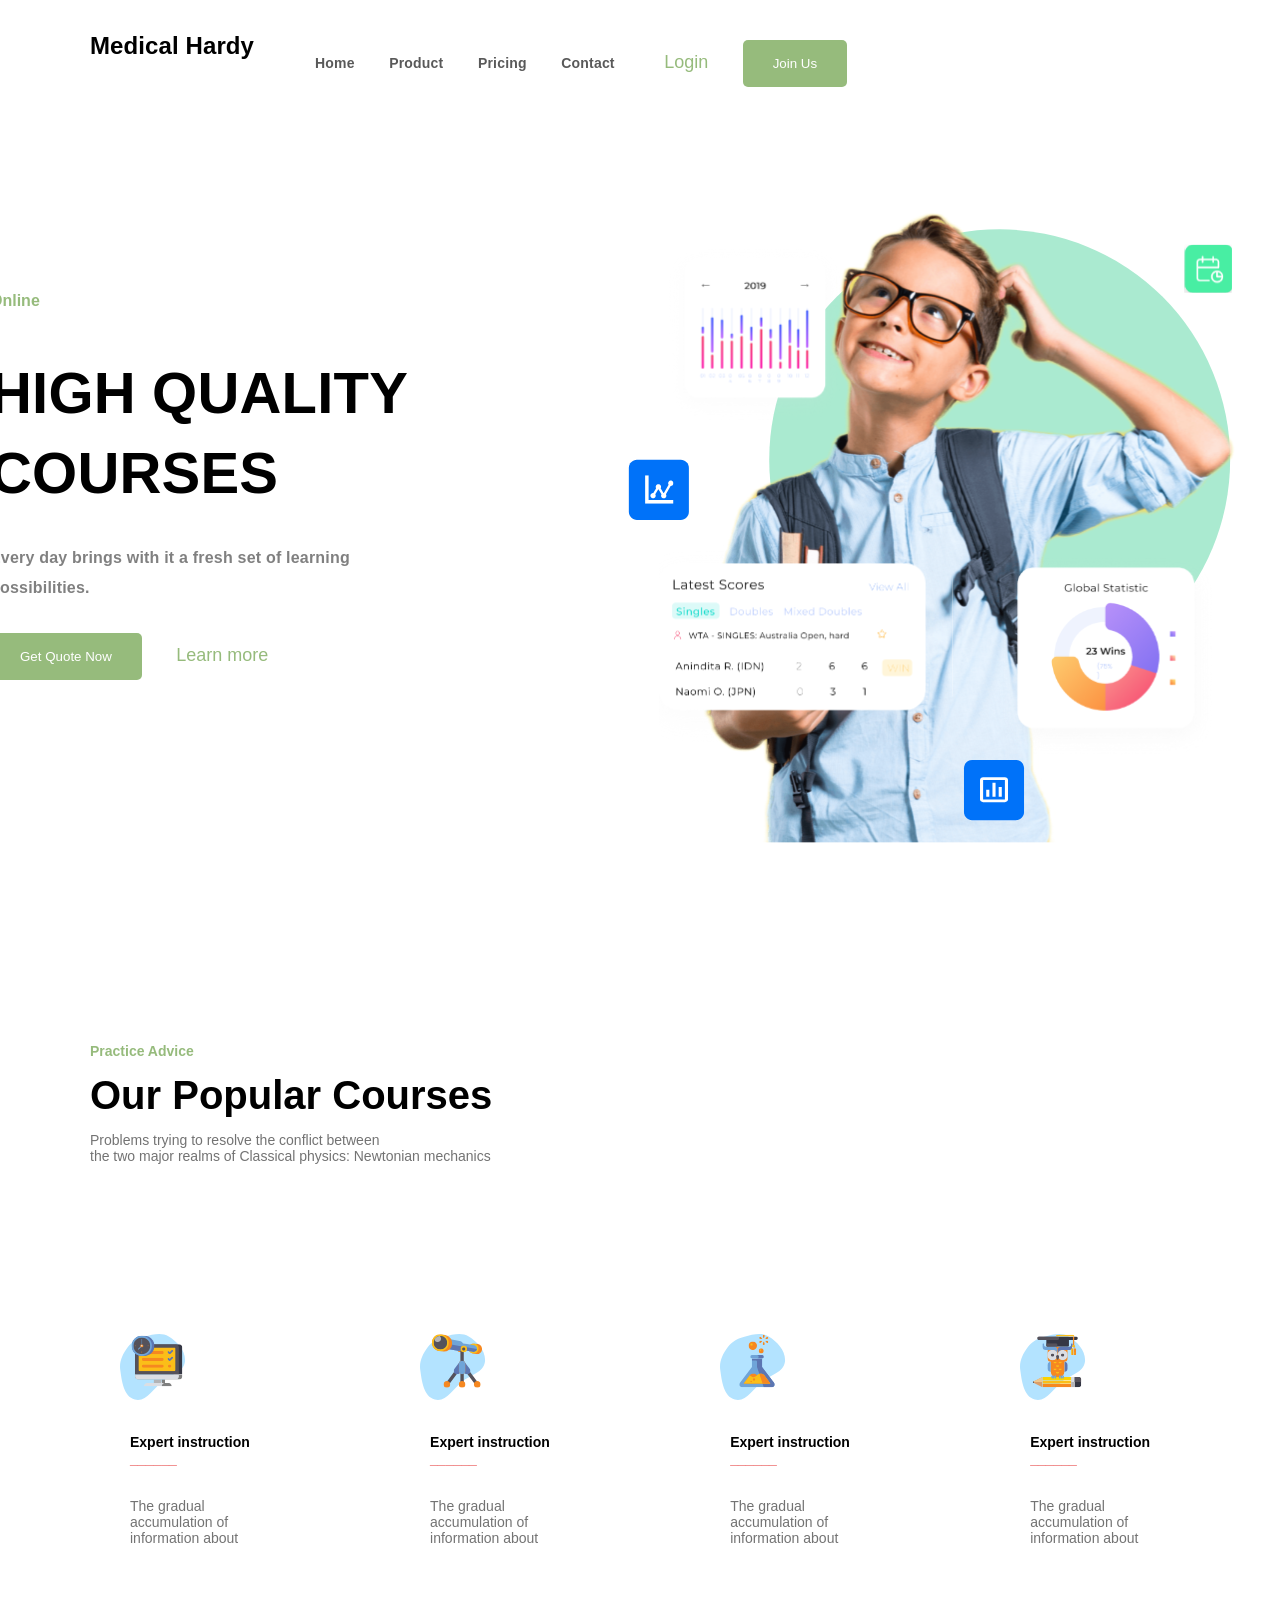
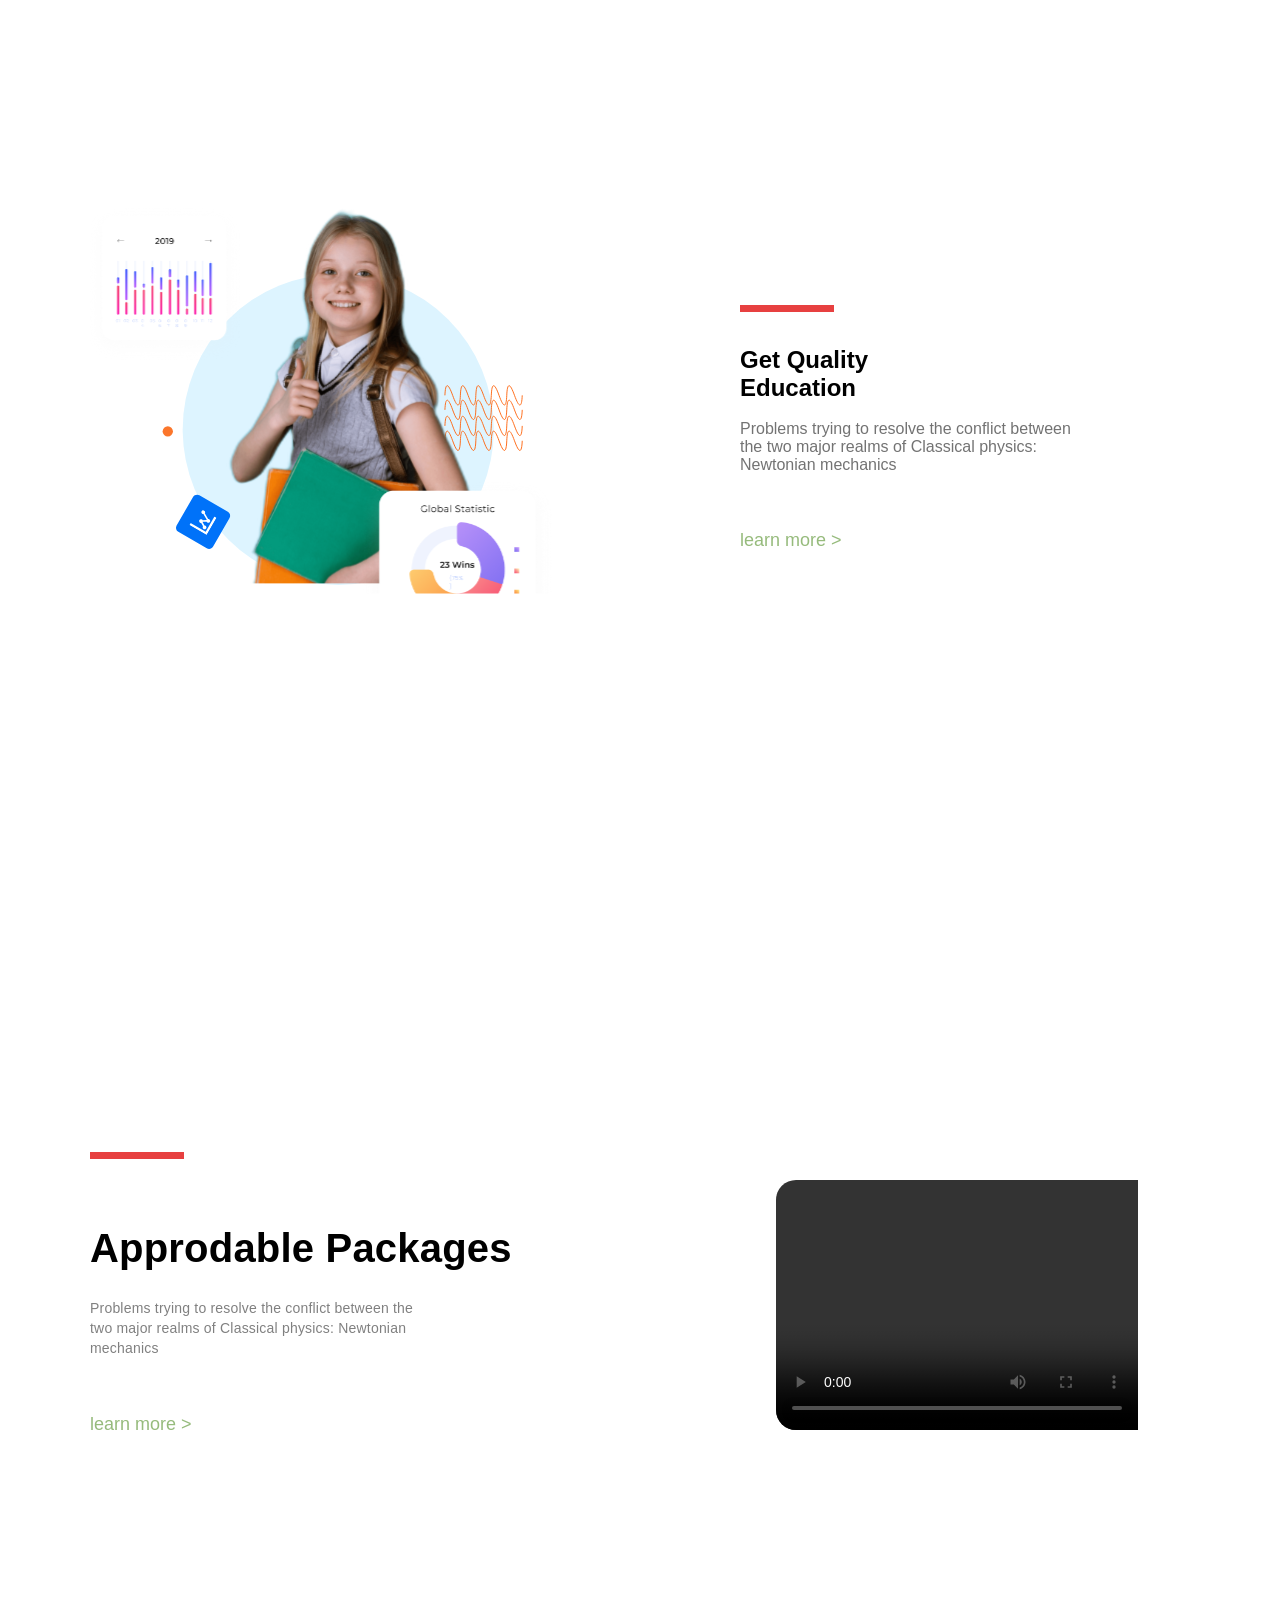
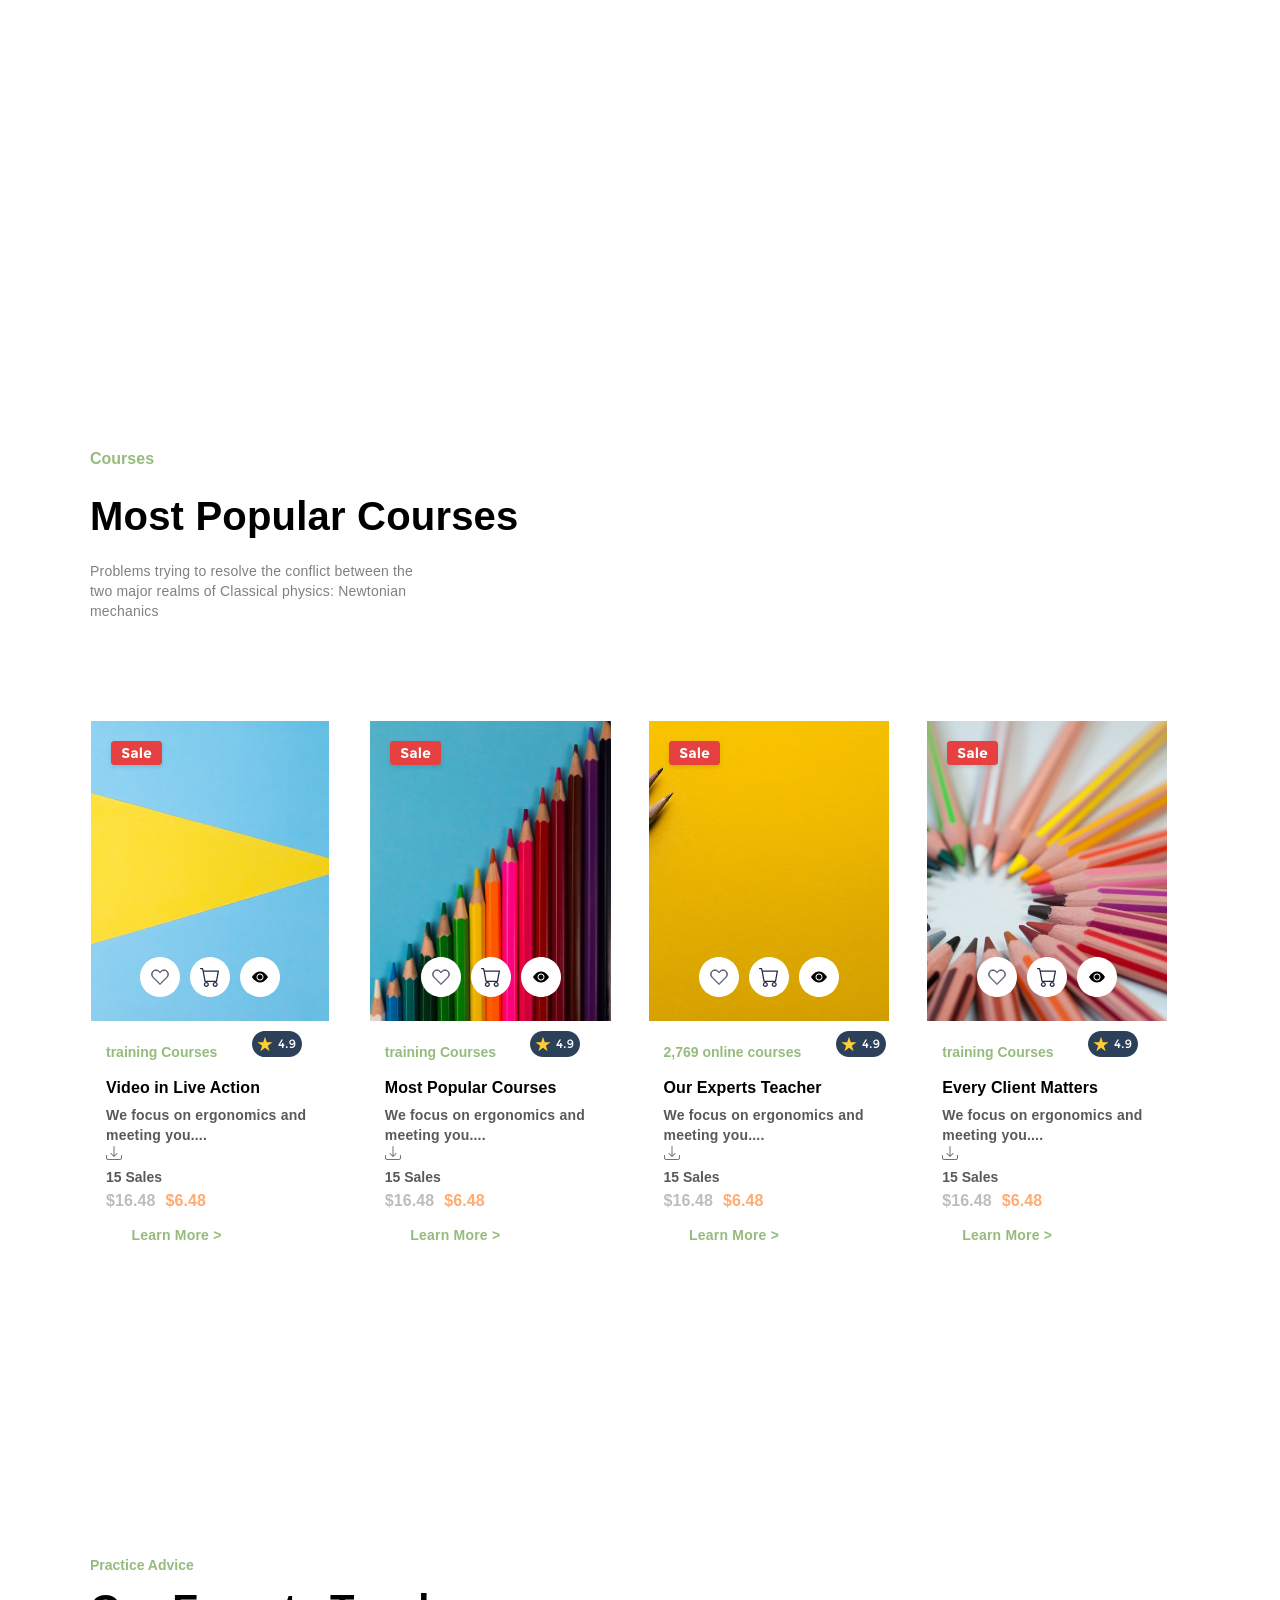
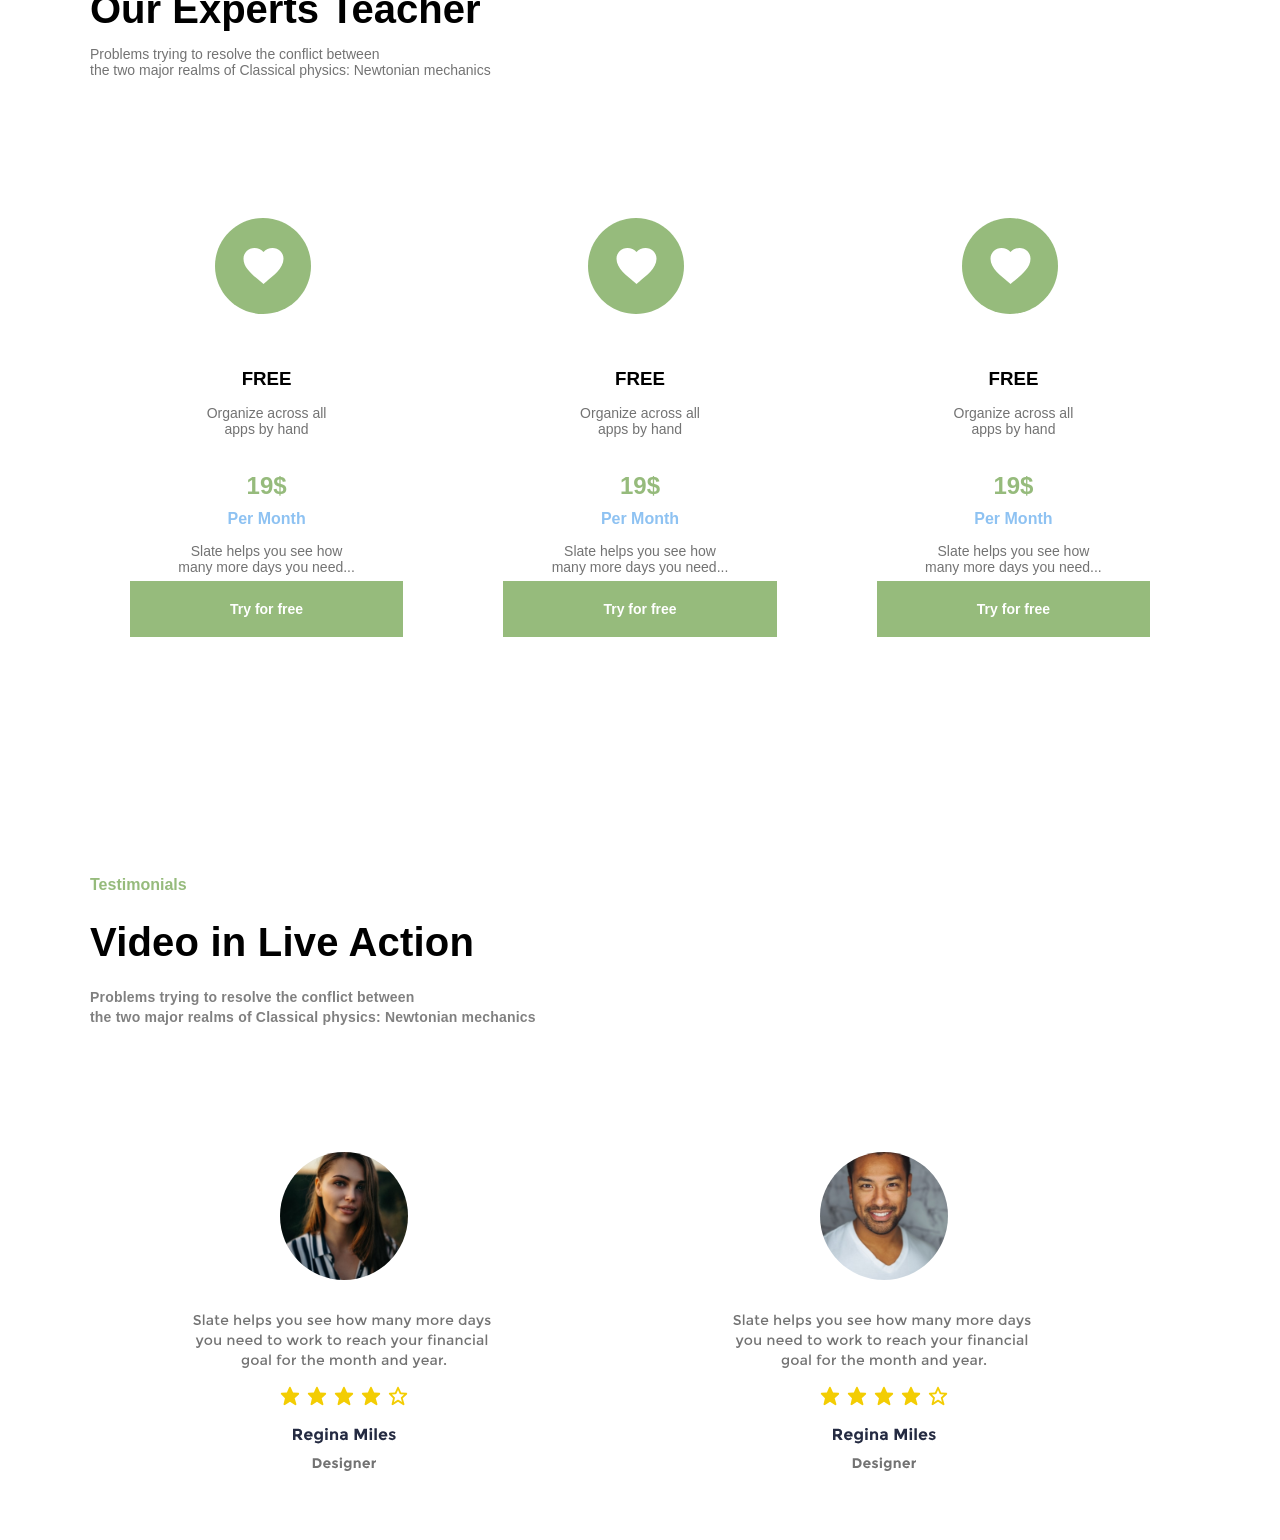
==== commit 64965f50: "Нач версии для телефона" ====
--- a/index.html
+++ b/index.html
@@ -11,31 +11,32 @@
     <div class="hero-infoo">
         <!-- ======================================================================= -->
          <!-- Шапка Его ч-->
-            <!-- <section>
-            <div class="name">
-                <h2>Medical Hardy</h2>
-            <ul>
-                <li><a href="#Home">Home</a></li>
-                <li><a href="#Product">Product</a></li>
-                <li><a href="#Pricing">Pricing</a></li>
-                <li><a href="#Contact">Contact</a></li>
-            </ul>
-            </div>
-
-            <ul>
-                <button class="more_btn">Login</button>
-                <button class="btn">Join Us</button>
-            </ul>
-            </section> -->
-        <!-- ======================================================================= -->
-         <!-- 1 часть Его ч-->
+            <section>
+                <nav>
+                    <div class="name">
+                        <h2>Medical Hardy</h2>
+                    <ul>
+                        <li><a href="#Home">Home</a></li>
+                        <li><a href="#Product">Product</a></li>
+                        <li><a href="#Pricing">Pricing</a></li>
+                        <li><a href="#Contact">Contact</a></li>
+                        
+                        <button class="more_btn">Login</button>
+                        <button class="btn">Join Us</button>
+                    </ul>
+                    </div>
+                </nav>
+        <!-- ======================================================================= -->
+         <!-- 1 часть Его ч -->
         <div class="hero container" id="Home">
             <div class="hero--info">
                 <h5>Online</h5>
                 <h1>HIGH QUALITY COURSES </h1>
+                <div class="rol">
                 <h4>Every day brings with it a fresh set of learning possibilities.</h4>
                 <button class="btn">Get Quote Now</button>
                 <button class="more_btn">Learn more</button>
+                </div>
             </div>
             <img src="School/school-victory/img/none.svg" class="hero-img gg" alt="">
         </div>
@@ -53,12 +54,14 @@
                 <img src="#" alt="">
             </div>
             <!-- Вторая часть -->
+            <div class="rol">
             <h6>Practice Advice</h6>
             <h2>Our Popular Courses</h2>
-            <p>
-                Problems trying to resolve the conflict between <br>
-                the two major realms of Classical physics: Newtonian mechanics 
-            </p>
+                <p>
+                    Problems trying to resolve the conflict between <br>
+                    the two major realms of Classical physics: Newtonian mechanics 
+                </p>
+            </div>
             <div class="scool-prog">
                 <div class="bloc bloc-d">
                     <li class="btn dh"><a href="#">
@@ -150,11 +153,13 @@
                 <p>
                     <h1>Get Quality <br>Education</h1>   
                     <br>             
-                    Problems trying to resolve the conflict between <br>
-                    the two major realms of Classical physics: <br>
-                    Newtonian mechanics <br>
+                    <div class=" col">
+                        Problems trying to resolve the conflict between <br>
+                        the two major realms of Classical physics: <br>
+                        Newtonian mechanics <br>
+                    </div>
                 </p>
-                <li class="active"><a href="#"> Learn More ></a></li>
+                <button class="more_btn">learn more ></button>
             </div>
          </div>
          
@@ -162,17 +167,22 @@
         <!-- 4 часть Его ч-->
         <div class="hero video" id="Product">
             <div class="hero-info">
-                <h2>Approdable Packages</h2>
-                <p>Problems trying to resolve the conflict between 
-                the two major realms of Classical physics: 
-                Newtonian mechanics </p>
+            <div class="hero--infoo">
+                <img src="School/school-victory/img/red.svg" class="ff" alt="">
+            </div>
+                <h2><br>Approdable Packages</h2>
+                <div class="rol">
+                    <p>Problems trying to resolve the conflict between 
+                    the two major realms of Classical physics: 
+                    Newtonian mechanics </p>
+                </div>
                 <button class="more_btn">learn more ></button>
                 <video class="video" src="School/school-victory/img/WhatsApp Video 2026-07-28 at 10.12.24.mp4" controls></video>
             </div>
         </div>
         <!-- ======================================================================= -->
         <!-- 5 часть Его ч -->
-        <!-- <div class="menu" id="Pricing">
+        <div class="menu" id="Pricing">
         <h6>Courses</h6>
         <h2>Most Popular Courses</h2>
         <p>Problems trying to resolve the conflict between 
@@ -184,16 +194,16 @@
             <div class="menu_card">
 
                 <div class="menu_image">
-                    <img src="images/1.png">
+                    <img src="School/school-victory/img/3.1.svg">
                 </div>
 
                 <div class="menu_info">
                     <button class="more_btn">training Courses</button>
-                    <img class="grate" src="images/Frame 4 sec-.png" alt="">
+                    <img class="grate" src="School/school-victory/img/Frame 4 sec-.svg" alt="">
                     <h5>Video in Live Action</h5>
                     <p>We focus on ergonomics 
                     and meeting you....</p>
-                    <img class="logo" src="images/Frame sec-.png" alt="">
+                    <img class="logo" src="School/school-victory/img/Frame sec-.svg" alt="">
                     <h6>15 Sales</h6>
                     <div class="prices">
                         <h5 class="old_prise">$16.48</h5>
@@ -207,16 +217,16 @@
             <div class="menu_card">
 
                 <div class="menu_image">
-                    <img src="images/2.png">
+                    <img src="School/school-victory/img/3.2.svg">
                 </div>
 
                 <div class="menu_info">
                     <button class="more_btn">training Courses</button>
-                    <img class="grate" src="images/Frame 4 sec-.png" alt="">
+                    <img class="grate" src="School/school-victory/img/Frame 4 sec-.svg" alt="">
                     <h5>Most Popular Courses</h5>
                     <p>We focus on ergonomics 
                     and meeting you....</p>
-                    <img class="logo" src="images/Frame sec-.png" alt="">
+                    <img class="logo" src="School/school-victory/img/Frame sec-.svg" alt="">
                     <h6>15 Sales</h6>
                     <div class="prices">
                         <h5 class="old_prise">$16.48</h5>
@@ -229,16 +239,16 @@
             <div class="menu_card">
 
                 <div class="menu_image">
-                    <img src="images/3.png">
+                    <img src="School/school-victory/img/3.3.svg">
                 </div>
 
                 <div class="menu_info">
                     <button class="more_btn">2,769 online courses</button>
-                    <img class="grate" src="images/Frame 4 sec-.png" alt="">
+                    <img class="grate" src="School/school-victory/img/Frame 4 sec-.svg" alt="">
                     <h5>Our Experts Teacher</h5>
                     <p>We focus on ergonomics 
                     and meeting you....</p>
-                    <img class="logo" src="images/Frame sec-.png" alt="">
+                    <img class="logo" src="School/school-victory/img/Frame sec-.svg" alt="">
                     <h6>15 Sales</h6>
                     <div class="prices">
                         <h5 class="old_prise">$16.48</h5>
@@ -251,16 +261,16 @@
             <div class="menu_card">
 
                 <div class="menu_image">
-                    <img src="images/4.png">
+                    <img src="School/school-victory/img/3.4.svg">
                 </div>
 
                 <div class="menu_info">
                     <button class="more_btn">training Courses</button>
-                    <img class="grate" src="images/Frame 4 sec-.png" alt="">
+                    <img class="grate" src="School/school-victory/img/Frame 4 sec-.svg" alt="">
                     <h5>Every Client Matters</h5>
                     <p>We focus on ergonomics 
                     and meeting you....</p>
-                    <img class="logo" src="images/Frame sec-.png" alt="">
+                    <img class="logo" src="School/school-victory/img/Frame sec-.svg" alt="">
                     <h6>15 Sales</h6>
                     <div class="prices">
                         <h5 class="old_prise">$16.48</h5>
@@ -270,7 +280,7 @@
                 </div>
             </div>
             </div>
-        </div> -->
+        </div>
         <!-- ======================================================================= -->
          <!-- 6 часть Моя ч-->
         <div class="contaen trei">
@@ -285,12 +295,14 @@
                 <div class="deactiv mg">
                 <img src="#" alt="">
             </div>
-            <h6>Practice Advice</h6>
-            <h2>Our Experts Teacher</h2>
-            <p>
-                Problems trying to resolve the conflict between <br>
-                the two major realms of Classical physics: Newtonian mechanics 
-            </p>
+            <div class="rol">
+                <h6>Practice Advice</h6>
+                <h2>Our Experts Teacher</h2>
+                <p>
+                    Problems trying to resolve the conflict between <br>
+                    the two major realms of Classical physics: Newtonian mechanics 
+                </p>
+            </div>
             <div class="curs">
                 <div class="bloc- bloc-d">
                     <li class="btn- dh"><a href="#">
@@ -371,9 +383,14 @@
         <!-- ======================================================================= -->
         <!-- 7 часть Его ч-->
         <div class="stars">
-            <h6>Testimonials</h6>
-            <h2>Video in Live Action</h2>
-            <p>Problems trying to resolve the conflict between the two major realms of Classics physics: Newtonian mechanics</p>
+            <div class="rol">
+                <h6>Testimonials</h6>
+                <h2>Video in Live Action</h2>
+                <p>
+                    Problems trying to resolve the conflict between <br>
+                    the two major realms of Classical physics: Newtonian mechanics 
+                </p>   
+            </div>
             <div class="score">
                 <img src="School/school-victory/img/row.svg" class="hero-img gg" alt="">
             </div>
@@ -388,6 +405,7 @@
                     Problems trying to resolve the conflict between <br>
                     the two major realms of Classical physics: Newtonian mechanics 
                 </p>
+                <button class="brt">Subscribe Now</button>
             </div>
         </div>
         <!-- ======================================================================= -->
--- a/School/school-victory/css/style.css
+++ b/School/school-victory/css/style.css
@@ -33,7 +33,7 @@
 }
 /* ====================================================================== */
 /* шапка Его ч */
-/* section nav .name h2{
+section nav .name h2{
     width: 176px;
     height: 32px;
     top: 13px;
@@ -44,13 +44,13 @@
     cursor: pointer;
     margin: 7px 0;
 }
-
+/* ====================================== */
 section nav .name ul{
     list-style: none;
     margin-left: 210px;
     margin-top: -33px;
 }
-
+/* ====================================== */
 section nav .name ul li{
     display: inline-block;
     margin: 0 15px;
@@ -80,11 +80,9 @@
 section nav .name ul li a:hover::after{
     width: 100%;
 }
-
 section nav .name ul li a:hover{
     color: #000;
 }
-
 section nav ul .btn {
     background: #96BB7C;
     color: #fff;
@@ -113,7 +111,7 @@
 section nav ul .more_btn:hover {
     cursor: pointer;
     transform: scale(1.1);
-} */
+}
 /* ====================================================================== */
 /* 1 часть заголовок Его ч */
 .hero{
@@ -124,8 +122,9 @@
     width: 573px;
     padding-top: 200px;
     height: 386px;
-    gap: 30px;
-    margin-left: 250px;
+    gap: 30px;  
+    margin-left: -100px;
+    margin-top: -300px;
 }
 
 .hero--info h5 {
@@ -134,6 +133,7 @@
     font-weight: 700;
     line-height: 24px;
     letter-spacing: 0.1;
+    margin-top: 300px;
 }
 
 .hero--info h1 {
@@ -171,6 +171,247 @@
 }
 
 .hero--info .more_btn {
+    background-color: #fff;
+    border: 5px #96BB7C;
+    color: #96BB7C;
+    padding: 16px 30px;
+    border-radius: 5px;
+    transition: all 500ms ease;
+    font-size: 18px;
+}
+
+.hero--info .more_btn:hover {
+    cursor: pointer;
+    transform: scale(1.1);
+}
+.hero img{
+    margin-left: 500px;
+    
+}
+/* ====================================================================== */
+/* 2 часть выбор курса Моя ч*/
+.contaener.treiding{
+    padding: 80px 0;
+}
+.treiding{
+    padding-top: 100px;
+}
+.treiding .hero-img{
+    z-index: 10;
+    position: absolute;
+    margin: 14px 0;
+}
+.treiding .activ {
+    z-index: 1;
+    position: absolute;
+    margin: 0 -10px;
+
+}
+.treiding .deactiv {
+    z-index: 2;
+    position: absolute;
+    margin: 0 -10px;
+}
+.treiding .mg {
+    position: absolute;
+}
+.treiding .gg {
+    margin-top: -100px;
+}
+.treiding li.btn {
+    background: #ffffff;
+    padding: 50px 15px;
+    z-index: -1;
+}
+.treiding h6{
+    color: #96BB7C;
+    font-weight: 700;
+    margin: 14px 0;
+    font-size: 14px;
+
+}
+.lo a{
+    color: #E74040;
+    font-weight: 700;
+    margin: 14px 0;
+    font-size: 14px;
+}
+.treiding h2{
+    font-weight: 700;
+    margin: 14px 0;
+    font-size: 40px;
+
+}
+.treiding p{
+    font-weight: 400;
+    font-size: 14px;
+    color: #737373;
+}
+/* ==================== */
+.treiding .scool-prog{
+    display: flex;
+    justify-content: space-between;
+    width: 100%;
+    padding: 140px 0;
+}
+/* =================== */
+.scool-prog {
+    list-style: none;
+    margin-top: 0px;
+ }
+ .scool-prog nav ul li{
+    display: inline-block;
+ }
+
+.bloc p {
+    margin-top: 30px;
+    margin-bottom: 10px;
+}
+.btn a {
+    color: #000000;
+    font-weight: 700;
+}
+.lo a{
+    color: #E74040;
+    font-weight: 700;
+    margin: 14px 0;
+    font-size: 14px;
+}
+.lo a h4{
+    color: #000000;
+}
+/* кнопки */
+.treiding li.btn{
+    background: #ffffff;
+    padding: 15px 40px;
+    z-index: -1;
+    padding-top: 130px;
+}
+.treiding li.btn.ah:hover {
+    .lo {
+        .ap{
+            h4{
+                color: #ffffff;
+            }
+            a{
+                color: #ffffff;
+            }
+            .activ {
+                z-index: 3;
+            }
+        }
+        a{
+         color: #ffffff;
+            font-weight: 700;
+            margin: 14px 0;
+            font-size: 14px;
+        } 
+    }
+    p{
+        Color: #ffffff;
+    }
+    background: #96BB7C;
+    padding: 15px 40px;
+    z-index: -1;
+    color: #ffffff;
+    padding-top: 130px;
+}
+.treiding li.btn.bh:hover {
+    .lo {
+        .bp{
+            h4{
+                color: #ffffff;
+            }
+            a{
+                color: #ffffff;
+            }
+            .activ {
+                z-index: 3;
+            }
+        }
+        a{
+         color: #ffffff;
+            font-weight: 700;
+            margin: 14px 0;
+            font-size: 14px;
+        } 
+    }
+    p{
+        Color: #ffffff;
+    }
+    background: #96BB7C;
+    padding: 15px 40px;
+    z-index: -1;
+    color: #ffffff;
+    padding-top: 130px;
+}
+.treiding li.btn.ch:hover {
+    .lo {
+        .cp{
+            h4{
+                color: #ffffff;
+            }
+            a{
+                color: #ffffff;
+            }
+            .activ {
+                z-index: 3;
+            }
+        }
+        a{
+         color: #ffffff;
+            font-weight: 700;
+            margin: 14px 0;
+            font-size: 14px;
+        } 
+    }
+    p{
+        Color: #ffffff;
+    }
+    background: #96BB7C;
+    padding: 15px 40px;
+    z-index: -1;
+    color: #ffffff;
+    padding-top: 130px;
+}
+.treiding li.btn.dh:hover {
+    .lo {
+        .dp{
+            h4{
+                color: #ffffff;
+            }
+            a{
+                color: #ffffff;
+            }
+            .activ {
+                z-index: 3;
+            }
+        }
+        a{
+         color: #ffffff;
+            font-weight: 700;
+            margin: 14px 0;
+            font-size: 14px;
+        } 
+    }
+    p{
+        Color: #ffffff;
+    }
+    background: #96BB7C;
+    padding: 15px 40px;
+    z-index: -1;
+    color: #ffffff;
+    padding-top: -50px;
+    padding-top: 130px;
+}
+
+/* ====================================================================== */
+/* 3 часть  Моя ч*/
+.hero--infoo {
+    margin: -330px 0 0 650px;
+    margin-top: -300px;
+}
+.hero--infoo .more_btn{
      background-color: #fff;
      border: 5px #96BB7C;
      color: #96BB7C;
@@ -178,235 +419,26 @@
      border-radius: 5px;
      transition: all 500ms ease;
      font-size: 18px;
-}
-
-.hero--info .more_btn:hover {
-    cursor: pointer;
-    transform: scale(1.1);
-}
-/* ====================================================================== */
-/* 2 часть выбор курса Моя ч*/
-.contaener.treiding{
-    padding: 80px 0;
-}
-.treiding{
-    padding-top: 100px;
-}
-.treiding .hero-img{
-    z-index: 10;
-    position: absolute;
-    margin: 14px 0;
-}
-.treiding .activ {
-    z-index: 1;
-    position: absolute;
-    margin: 0 -10px;
-
-}
-.treiding .deactiv {
-    z-index: 2;
-    position: absolute;
-    margin: 0 -10px;
-}
-.treiding .mg {
-    position: absolute;
-}
-.treiding .gg {
-    margin-top: -100px;
-}
-.treiding li.btn {
-    background: #ffffff;
-    padding: 50px 15px;
-    z-index: -1;
-}
-.treiding h6{
-    color: #96BB7C;
-    font-weight: 700;
-    margin: 14px 0;
-    font-size: 14px;
-
-}
-.lo a{
-    color: #E74040;
-    font-weight: 700;
-    margin: 14px 0;
-    font-size: 14px;
-}
-.treiding h2{
-    font-weight: 700;
-    margin: 14px 0;
-    font-size: 40px;
-
-}
-.treiding p{
-    font-weight: 400;
-    font-size: 14px;
-  
-}
-.treiding .scool-prog{
-    display: flex;
-    justify-content: space-between;
-    width: 100%;
-    padding: 140px 0;
-}
-.scool-prog {
-    list-style: none;
-    margin-top: 0px;
- }
- .scool-prog nav ul li{
-    display: inline-block;
- }
-
-.bloc p {
+     margin-left: -30px;
+     margin-top: 40px;
+}
+.hero--infoo h1{
     margin-top: 30px;
-    margin-bottom: 10px;
-}
-.btn a {
-    color: #000000;
-    font-weight: 700;
-}
-.lo a{
-    color: #E74040;
-    font-weight: 700;
-    margin: 14px 0;
-    font-size: 14px;
-}
-.lo a h4{
-    color: #000000;
-}
-/* кнопки */
-.treiding li.btn{
-    background: #ffffff;
-    padding: 15px 40px;
-    z-index: -1;
-    padding-top: 130px;
-}
-.treiding li.btn.ah:hover {
-    .lo {
-        .ap{
-            h4{
-                color: #ffffff;
-            }
-            a{
-                color: #ffffff;
-            }
-            .activ {
-                z-index: 3;
-            }
-        }
-        a{
-         color: #ffffff;
-            font-weight: 700;
-            margin: 14px 0;
-            font-size: 14px;
-        } 
-    }
-    background: #96BB7C;
-    padding: 15px 40px;
-    z-index: -1;
-    color: #ffffff;
-    padding-top: 130px;
-}
-.treiding li.btn.bh:hover {
-    .lo {
-        .bp{
-            h4{
-                color: #ffffff;
-            }
-            a{
-                color: #ffffff;
-            }
-            .activ {
-                z-index: 3;
-            }
-        }
-        a{
-         color: #ffffff;
-            font-weight: 700;
-            margin: 14px 0;
-            font-size: 14px;
-        } 
-    }
-    
-    background: #96BB7C;
-    padding: 15px 40px;
-    z-index: -1;
-    color: #ffffff;
-    padding-top: 130px;
-}
-.treiding li.btn.ch:hover {
-    .lo {
-        .cp{
-            h4{
-                color: #ffffff;
-            }
-            a{
-                color: #ffffff;
-            }
-            .activ {
-                z-index: 3;
-            }
-        }
-        a{
-         color: #ffffff;
-            font-weight: 700;
-            margin: 14px 0;
-            font-size: 14px;
-        } 
-    }
-    
-    background: #96BB7C;
-    padding: 15px 40px;
-    z-index: -1;
-    color: #ffffff;
-    padding-top: 130px;
-}
-.treiding li.btn.dh:hover {
-    .lo {
-        .dp{
-            h4{
-                color: #ffffff;
-            }
-            a{
-                color: #ffffff;
-            }
-            .activ {
-                z-index: 3;
-            }
-        }
-        a{
-         color: #ffffff;
-            font-weight: 700;
-            margin: 14px 0;
-            font-size: 14px;
-        } 
-    }
-    
-    background: #96BB7C;
-    padding: 15px 40px;
-    z-index: -1;
-    color: #ffffff;
-    padding-top: -50px;
-    padding-top: 130px;
-}
-
-/* ====================================================================== */
-/* 3 часть  Моя ч*/
+}
 .hero--infoo {
-    margin: -330px 0 0 650px;
-    margin-top: -300px;
+    .col{
+        color: #737373;
+    }
 }
 /* ====================================================================== */
 /* 4 часть  Его ч*/
-.hero img {
-    width: 700px;
-    position: relative;
-    margin-top: -350px;
-}
-
+.hero--infoo .ff{
+margin: 5px;
+margin-left: -650px;
+}
 .hero-info{
-    width: 573px;
-    padding-top: 200px;
+    /* width: 573px; */
+    padding-top: 880px;
     height: 386px;
     gap: 30px;
 }
@@ -416,7 +448,7 @@
     font-weight: 700;
     line-height: 50px;
     letter-spacing: 0.2px;
-    margin-top: 100px;
+    margin-top: 5px;
 }
 
 .hero-info p{
@@ -426,7 +458,7 @@
     font-size: 14px;
     line-height: 20px;
     letter-spacing: 0.2px;
-    margin-top: 40px;
+    margin-top: 25px;
     color: gray;
 }
 
@@ -439,7 +471,7 @@
      transition: all 500ms ease;
      font-size: 18px;
      margin-left: -30px;
-     margin-top: 80px;
+     margin-top: 40px;
 }
 
 .hero-info .more_btn:hover {
@@ -450,18 +482,17 @@
 .hero-info .video{
     width: 500px;
     position: relative;
-    margin-top: -300px;
+    margin-top: -700px;
     left: 550px; 
     border-radius: 20px;
 }
 /* ====================================================================== */
 /* 5 часть Его ч */
-/* .menu{
-    margin-top: 200px;
-    margin-left: 250px;
-} */
-
-/* .menu h6{
+.menu{
+    margin-top: 500px;
+}
+
+.menu h6{
     color: #96BB7C;
     font-size: 16px;
     font-weight: 700;
@@ -475,6 +506,7 @@
     line-height: 50px;
     letter-spacing: 0.2px;
     margin-top: 20px;
+
 }
 
 .menu p{
@@ -489,13 +521,12 @@
 }
 
 .main_menu{
-    margin-left: 250px;
     margin-top: 100px;
 }
 
 .main_menu .menu_box{
-    width: 60%;
-    margin: 0 auto;
+    width: 100%;
+    margin: 0 0;
     display: grid;
     grid-template-columns: 1fr 1fr 1fr 1fr;
     grid-gap: 15px;
@@ -580,7 +611,7 @@
     line-height: 24px;
     letter-spacing: 0.2px;
     color: #96BB7C;
-} */
+}
 /* ====================================================================== */
 /* 6 часть моя ч */
 .contaen.treiding{
@@ -633,7 +664,7 @@
 .trei p{
     font-weight: 400;
     font-size: 14px;
-  
+    color: #737373;
 }
 .trei .curs{
     display: flex;
@@ -778,10 +809,6 @@
 }
 /* ====================================================================== */
 /* 7 часть Его ч */
-/* .stars{
-    margin-left: 250px;
-    margin-top: 150px;
-} */
 
 .stars h6{
     color: #96BB7C;
@@ -789,7 +816,7 @@
     font-weight: 700;
     line-height: 24px;
     letter-spacing: 0.1;
-
+    margin-top: 100px;
 }
 
 .stars h2{
@@ -818,41 +845,415 @@
 }
 /* ====================================================================== */
 /* 8 часть моя ч */
-/* .wrapper {
+.wrapper {
+    .brt{
+        background: #96BB7C;
+        color: #fff;
+        border-radius: 5px;
+        padding: 16px 30px;
+        border: 0;
+        transition: all 500ms ease;
+        margin-top: 80px;
+    }
     background: #FFF2F3;
-    width: 150%;
+    width: 1575px;
     margin: 0 -270px;
+    margin-top: 200px;
 }
 .treiding--{
     text-align: center;
-} */
+}
+
 /* ====================================================================== */
 /* Телефон */
 /* ========================================================================= */
 /* адаптив (Медиа запросы) */
  @media screen and (max-width: 800px){
-
-    .Name{
-        font-size: 22px;
-    }
-    header.container{
-        justify-content: center;
-        gap: 15px;
-    }
-    .carousel{
-        width: 85%;
-    }
-
-    .hero--info {
-        margin: 50px 15px;/*уменьшает отступы*/
-        gap: 15px;/*слегка уменьшит раст меж заголовками*/
+.hero-infoo{
+    width: 100%;
+    margin: 30px auto;
+    text-align: center;
+}
+/* ========================== */
+.rol p{
+    display: none;
+}
+.rol h6{
+    display: none;
+}
+.rol button{
+    display: none;
+}
+/* =================================================================== */
+/* Моя ч */
+.hero-infoo{
+    width: 1100px;
+    margin: 30px auto;
+}
+/* ====================================================================== */
+/* 1 часть заголовок Его ч */
+    .hero{
+        padding-bottom: 100px;
+    }
+
+    .hero--info{
+        /* width: 573px; */
+        padding-top: 200px;
+        height: 386px;
+        gap: 30px;  
+        /* margin-left: -100px;
+        margin-top: -300px; */
+    }
+
+    .hero--info h5 {
+        color: #96BB7C;
+        font-size: 16px;
+        font-weight: 700;
+        line-height: 24px;
+        letter-spacing: 0.1;
+        margin-top: 300px;
     }
 
     .hero--info h1 {
-        font-size: 28px;/*компактные заголовки*/
-    }
-
-}
+        /* font-size: 58px;
+        font-weight: 700;
+        line-height: 80px;
+        letter-spacing: 0.2px;
+        margin-top: 40px; */
+    }
+
+    .hero--info h4 {
+    display: none;
+    }
+
+    .hero--info .btn {
+        background: #96BB7C;
+        color: #fff;
+        border-radius: 5px;
+        padding: 16px 30px;
+        border: 0;
+        transition: all 500ms ease;
+        /* margin-top: 30px; */
+    }
+
+    .hero--info .btn:hover {
+        cursor: pointer;
+        transform: scale(1.1);
+    }
+
+    .hero--info .more_btn {
+        background-color: #fff;
+        border: 5px #96BB7C;
+        color: #96BB7C;
+        padding: 16px 30px;
+        border-radius: 5px;
+        transition: all 500ms ease;
+        font-size: 18px;
+    }
+
+    .hero--info .more_btn:hover {
+    cursor: pointer;
+    transform: scale(1.1);
+    }
+    .hero img{
+        /* margin-left: 500px; */
+        display: none;
+    }
+/* ====================================================================== */
+/* 2 часть выбор курса Моя ч*/
+    .contaener.treiding{
+        padding: 500px 0;
+    }
+    .treiding{
+        padding-top: 100px;
+    }
+    .treiding .hero-img{
+        z-index: 10;
+        position: absolute;
+        margin: 14px 0;
+    }
+    .treiding .activ {
+        z-index: 1;
+        position: absolute;
+        margin: 0 -10px;
+
+    }
+    .treiding .deactiv {
+        z-index: 2;
+        position: absolute;
+        margin: 0 -10px;
+    }
+    .treiding .mg {
+        position: absolute;
+    }
+    .treiding .gg {
+        margin-top: -100px;
+    }
+    .treiding li.btn {
+        background: #ffffff;
+        padding: 50px 15px;
+        z-index: -1;
+    }
+    .lo a{
+        color: #E74040;
+        font-weight: 700;
+        margin: 14px 0;
+        font-size: 14px;
+    }
+    .treiding h2{
+        font-weight: 700;
+        margin: 14px 0;
+        font-size: 40px;
+
+    }
+    .treiding .scool-prog{
+    display: flex;
+    flex-direction: column;
+    width: 100%;
+    padding: 140px 0px;
+    text-align: center;    
+    }
+    .scool-prog {
+        list-style: none;
+        margin-top: 0px;
+    }
+    .scool-prog nav ul li{
+        display: inline-block;
+    }
+    .btn a {
+        font-weight: 700;
+    }
+    .lo a{
+        font-weight: 700;
+        margin: 14px 0;
+        font-size: 14px;
+    }
+/* ====================================================================== */
+/* 3 часть  Моя ч*/
+    .hero--infoo {
+        margin: -330px 0 0 650px;
+        margin-top: -300px;
+    }
+    .hero--infoo .more_btn{
+        border: 5px #96BB7C;
+        padding: 16px 30px;
+        border-radius: 5px;
+        transition: all 500ms ease;
+        font-size: 18px;
+        margin-left: -30px;
+        margin-top: 40px;
+    }
+    .hero--infoo h1{
+        margin-top: 30px;
+    }
+    .col{
+        display: none;
+    }
+/* ====================================================================== */
+/* 4 часть  Его ч*/
+    .hero--infoo .ff{
+    margin: 5px;
+    margin-left: -650px;
+    }
+    .hero-info{
+        padding-top: 880px;
+        height: 386px;
+        gap: 30px;
+    }
+
+    .hero-info h2 {
+        font-size: 40px;
+        font-weight: 700;
+        line-height: 50px;
+        letter-spacing: 0.2px;
+        margin-top: 5px;
+    }
+
+    .hero-info p{
+        width: 345px;
+        height: 60px;
+        font-weight: 400;
+        font-size: 14px;
+        line-height: 20px;
+        letter-spacing: 0.2px;
+        margin-top: 25px;
+    }
+
+    .hero-info .more_btn {
+        border: 5px #96BB7C;
+        padding: 16px 30px;
+        border-radius: 5px;
+        transition: all 500ms ease;
+        font-size: 18px;
+        margin-left: -30px;
+        margin-top: 40px;
+    }
+
+    .hero-info .more_btn:hover {
+        cursor: pointer;
+        transform: scale(1.1);
+    }
+
+    .hero-info .video{
+        width: 500px;
+        position: relative;
+        margin-top: -700px;
+        left: 550px; 
+        border-radius: 20px;
+    }
+/* ====================================================================== */
+/* 5 часть Его ч */
+    .menu{
+        margin-top: 500px;
+        display: none;
+    }
+
+    .main_menu{
+        margin-top: 100px;
+        display: none;
+    }
+/* 6 часть моя ч */
+    .contaen.treiding{
+        padding: 80px 0;
+    }
+    .trei{
+        padding-top: 200px;
+    }
+    .trei .hero-img{
+        z-index: 10;
+        position: absolute;
+        margin: 14px 0;
+    }
+    .trei .activ {
+        z-index: 1;
+        position: absolute;
+        margin: 0 -10px;
+
+    }
+    .trei .deactiv {
+        z-index: 2;
+        position: absolute;
+        margin: 0 -10px;
+    }
+    .trei .mg {
+        position: absolute;
+    }
+    .trei .gg {
+        margin-top: -100px;
+        margin: -150px 85px;
+    }
+    .trei li.btn {
+        background: #ffffff;
+        padding: 50px 15px;
+        z-index: -1;
+    }
+    .trei h6{
+        color: #96BB7C;
+        font-weight: 700;
+        margin: 14px 0;
+        font-size: 14px;
+        margin-top: 100px;
+    }
+    .trei h2{
+        font-weight: 700;
+        margin: 14px 0;
+        font-size: 40px;
+
+    }
+    .trei p{
+        font-weight: 400;
+        font-size: 14px;
+    
+    }
+    .trei .curs{
+        display: flex;
+        justify-content: space-between;
+        width: 100%;
+        padding: 140px 0;
+    }
+    .curs {
+        list-style: none;
+        margin-top: 0px;
+    }
+    .curs nav ul li{
+        display: inline-block;
+    }
+
+    .bloc- p {
+        /* margin-top: 120px; */
+        margin-bottom: 10px;
+        padding: 15px;
+        text-align: center;
+    }
+    .btn- a {
+        color: #000000;
+        font-weight: 700;
+    }
+    .cn a{
+        background: #96BB7C;
+        padding: 20px 100px;
+        z-index: -1;
+        color: #ffffff;
+        font-weight: 700;
+        font-size: 14px;
+    }
+    .los a h4{
+        color: #8EC2F2;
+        text-align: center;
+    }
+    .trei .los .pp h3{
+        color: #000000;
+        text-align: center;
+    }
+    .trei .los .pp a h1 {
+        color: #96BB7C;
+        text-align: center;
+        margin: 10px 0;
+        margin-top: 20px;
+    }
+/* 7 часть Его ч */
+
+    .stars h6{
+        color: #96BB7C;
+        font-size: 16px;
+        font-weight: 700;
+        line-height: 24px;
+        letter-spacing: 0.1;
+        margin-top: 100px;
+    }
+
+    .stars h2{
+        font-size: 40px;
+        font-weight: 700;
+        line-height: 50px;
+        letter-spacing: 0.2px;
+        margin-top: 20px;
+
+    }
+
+    .stars p{
+        height: 40px;
+        font-weight: 550;
+        font-size: 14px;
+        line-height: 20px;
+        letter-spacing: 0.2px;
+        margin-top: 20px;
+        color: gray;
+
+    }
+
+    .stars .score img{
+        margin-top: 100px;
+
+    }
+}
+/* ====================================================================== */
+/* 8 */
+.wrapper {
+    display: none;
+}
+
+/* ============================================================================================================================== */
 @media screen and (max-width: 480px){
 
     header nav ul {
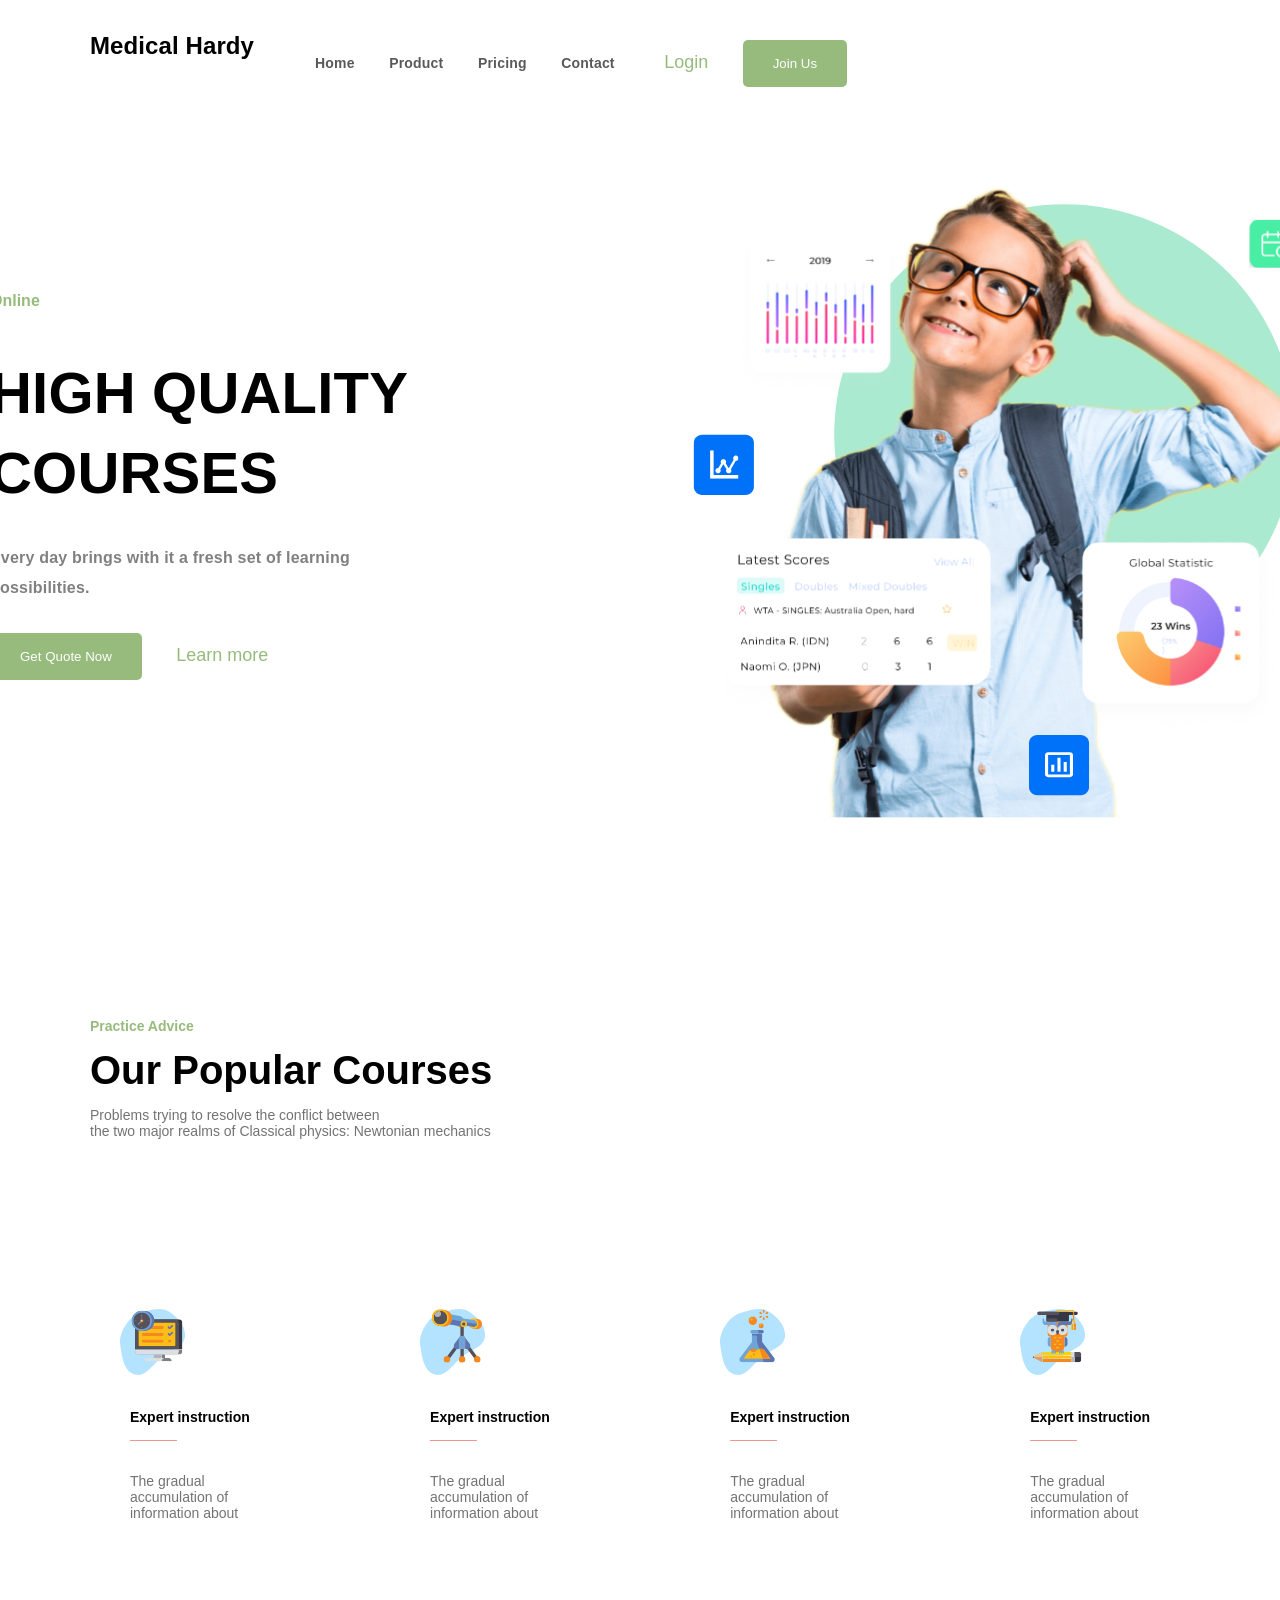
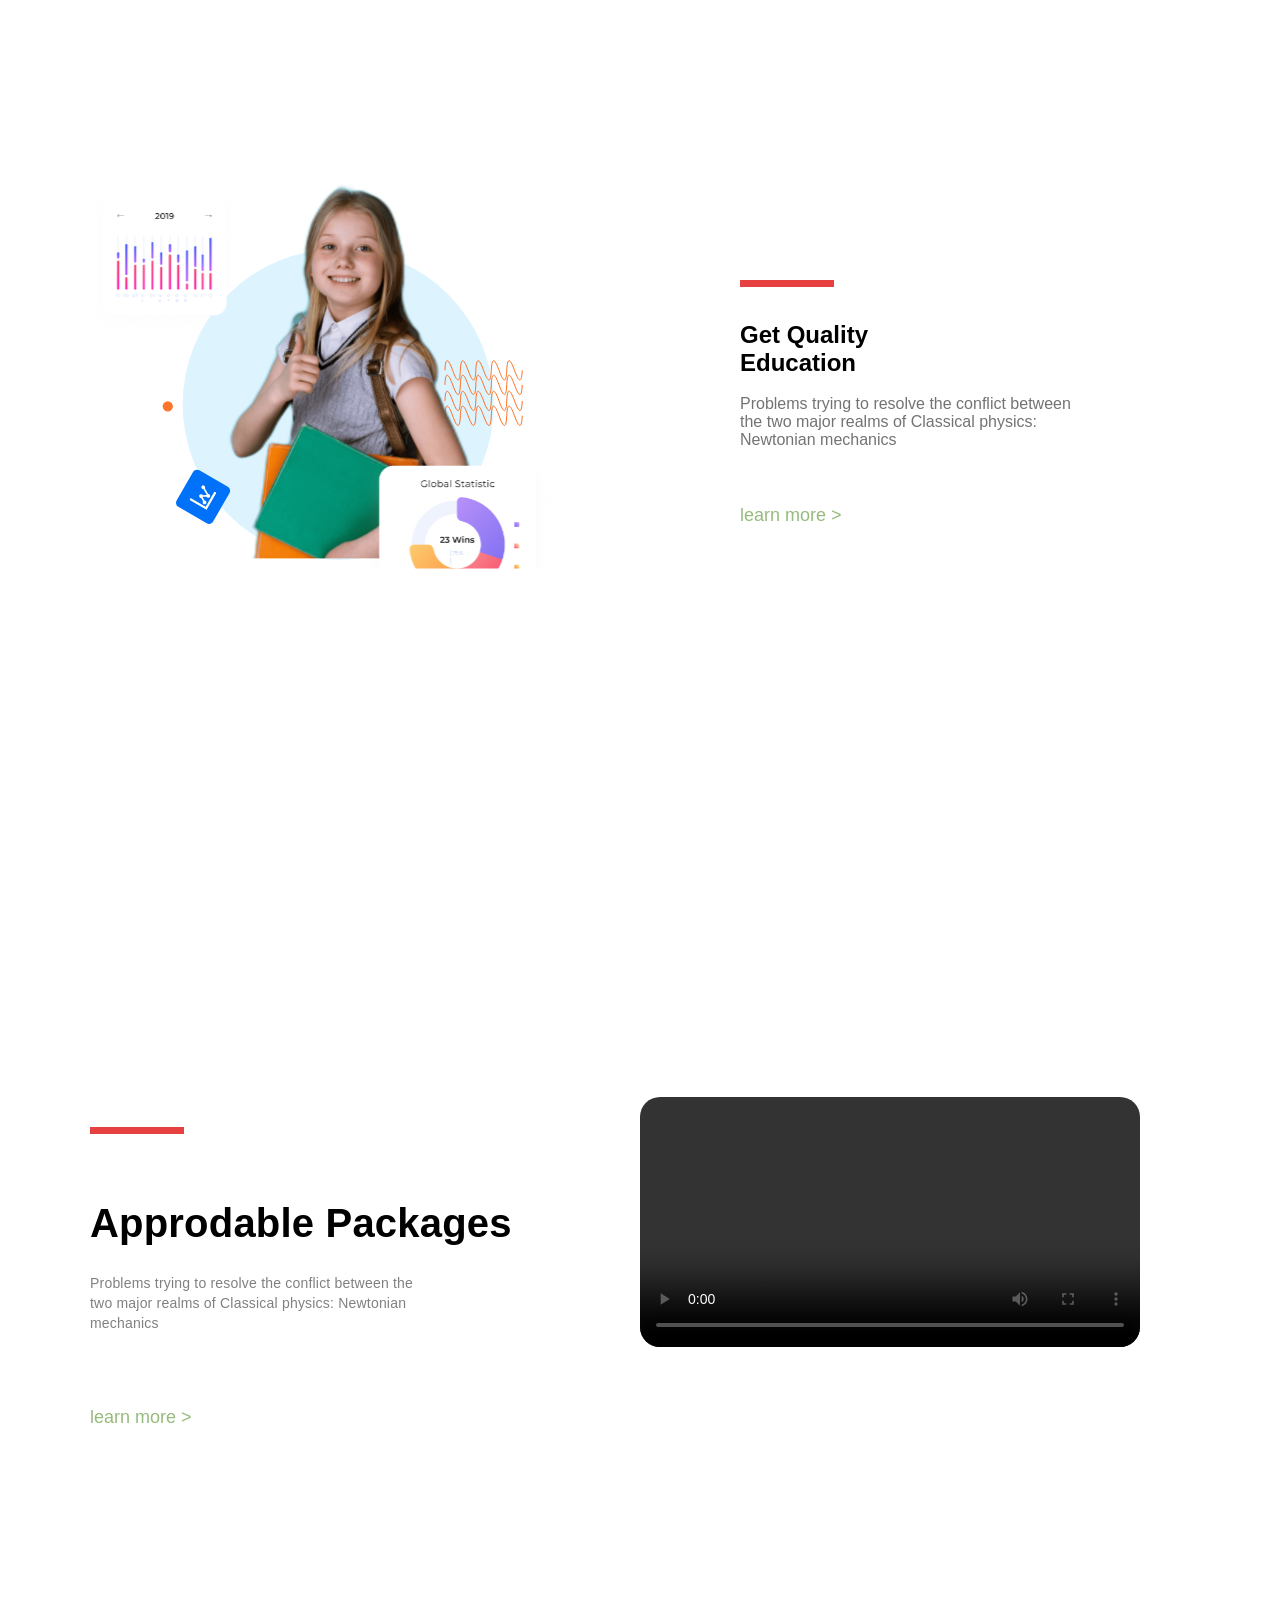
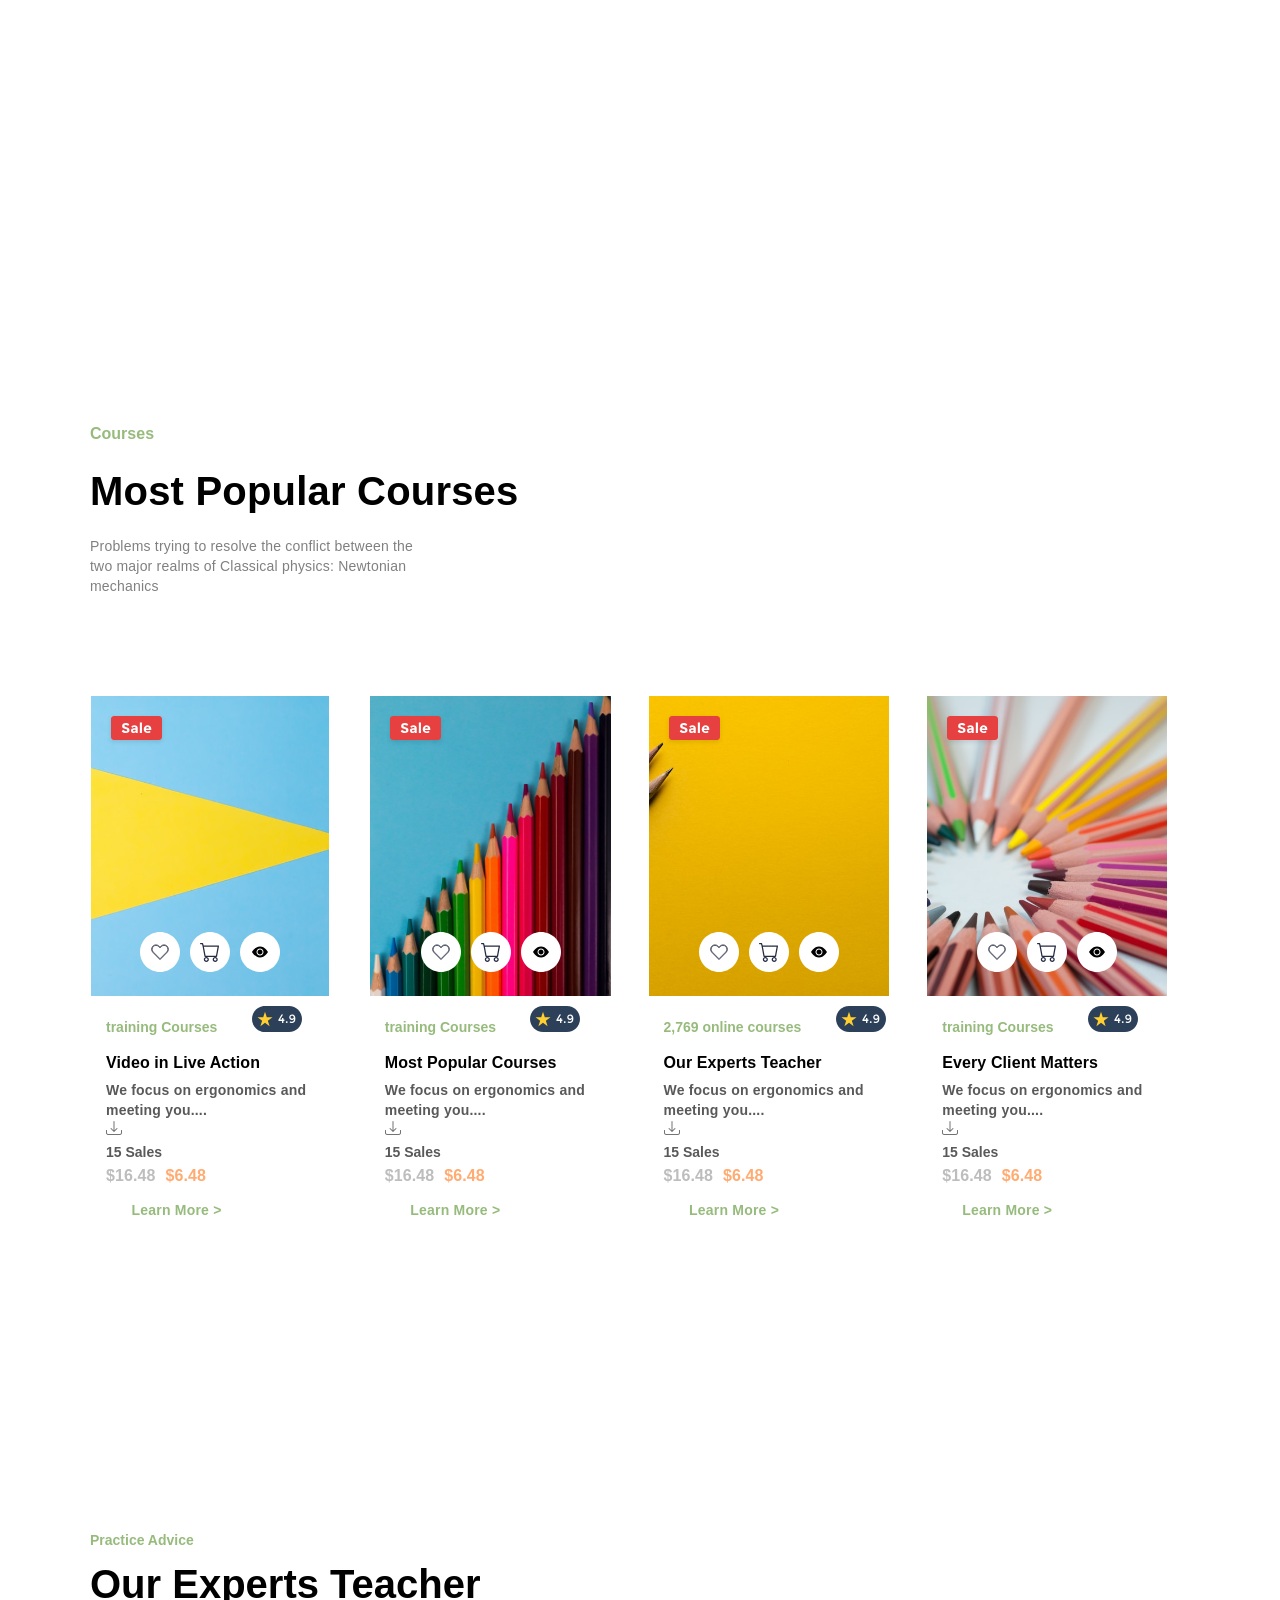
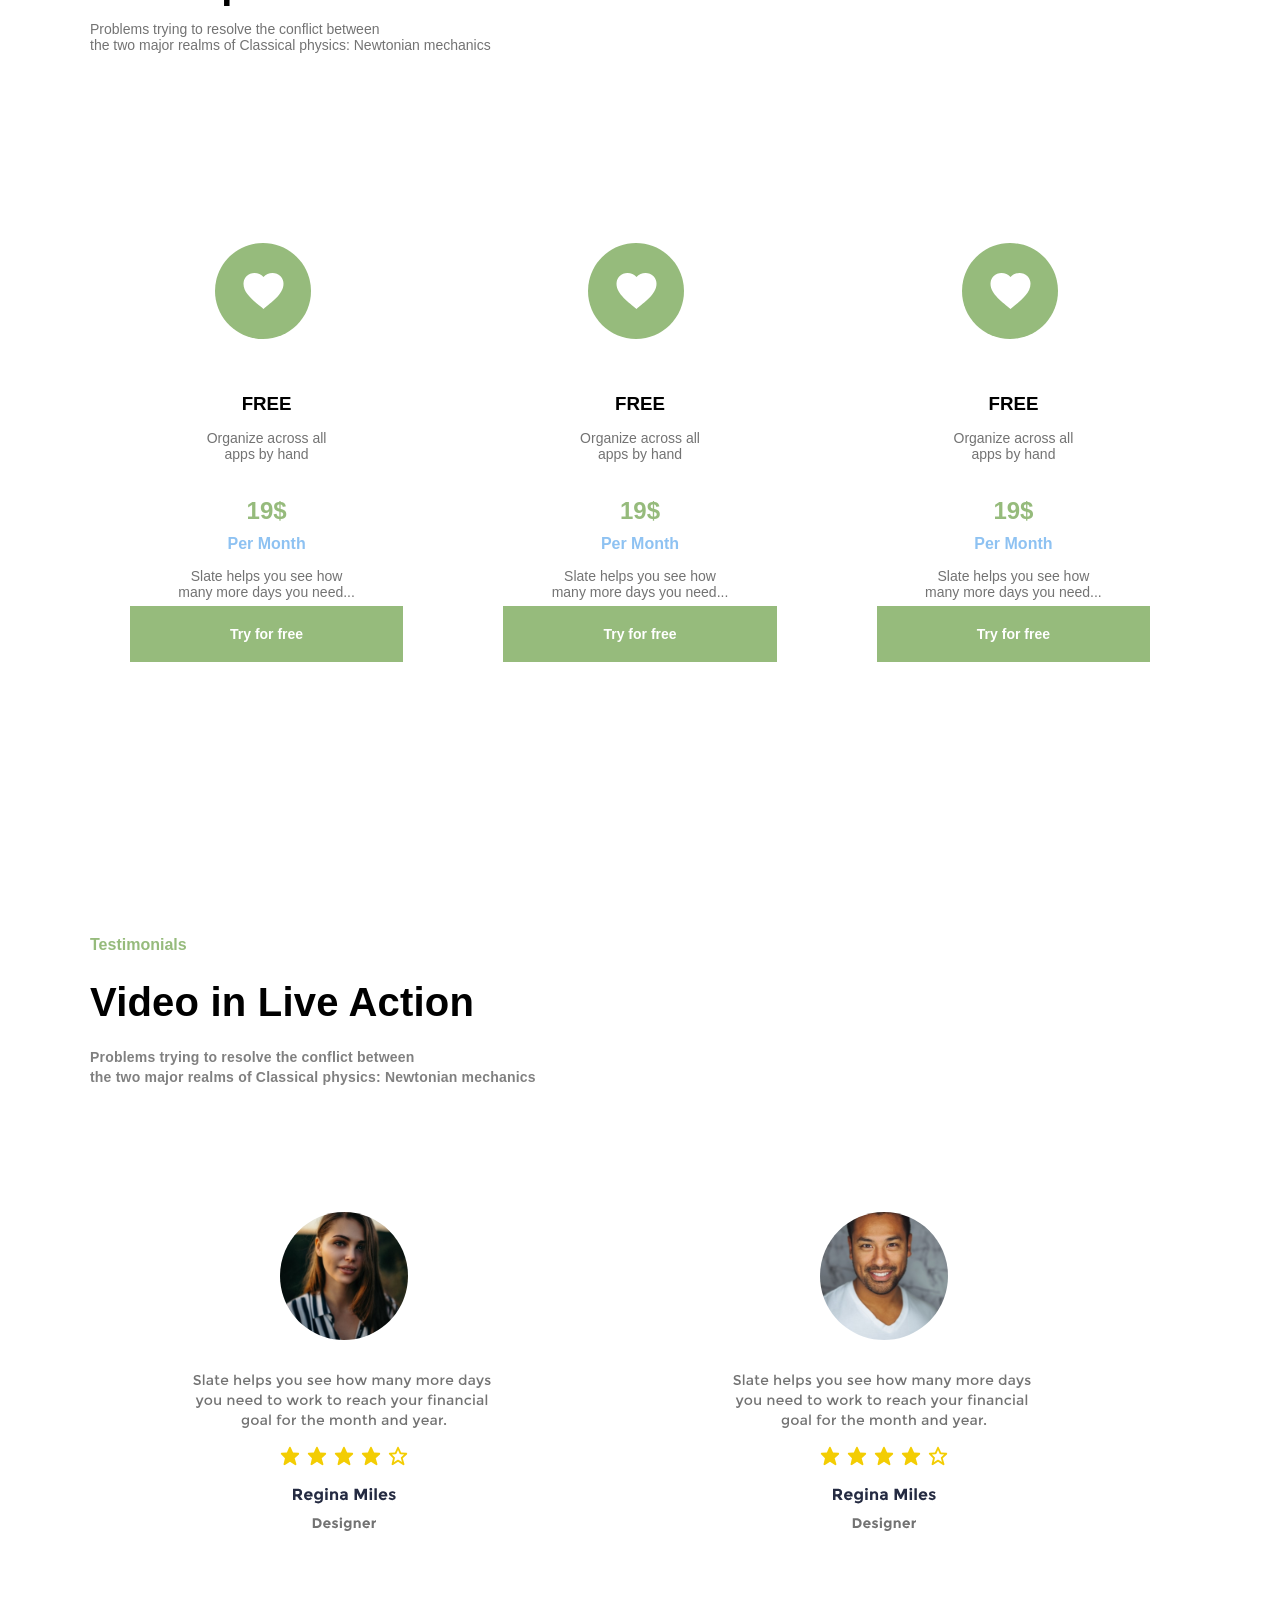
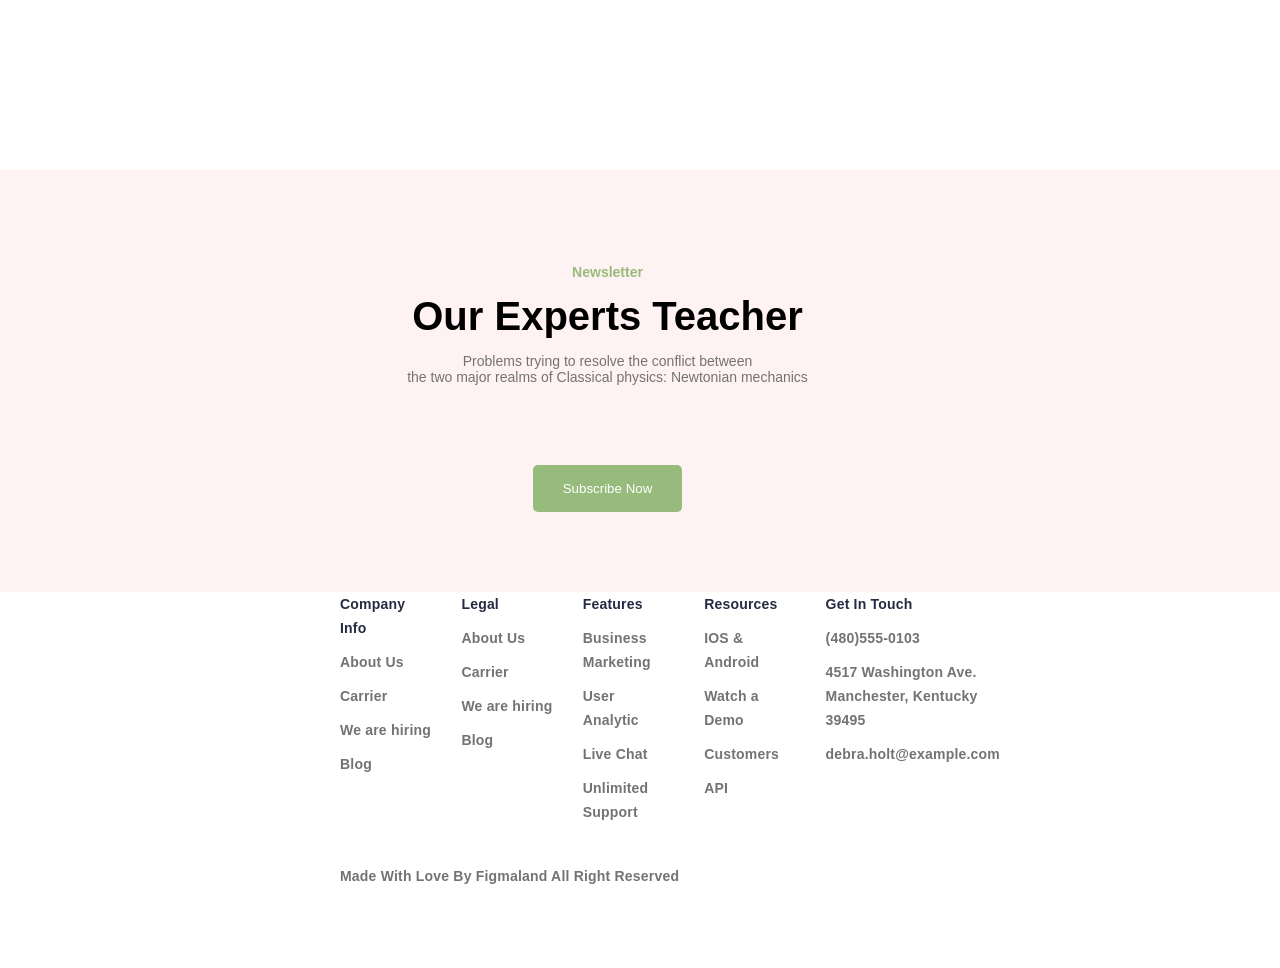
==== commit 96695b01: "начальная версия" ====
--- a/index.html
+++ b/index.html
@@ -11,6 +11,7 @@
     <div class="hero-infoo">
         <!-- ======================================================================= -->
          <!-- Шапка Его ч-->
+          <img src="School/school-victory/img/fons.svg" class="mm fon" alt="">
             <section>
                 <nav>
                     <div class="name">
@@ -31,7 +32,10 @@
         <div class="hero container" id="Home">
             <div class="hero--info">
                 <h5>Online</h5>
-                <h1>HIGH QUALITY COURSES </h1>
+                <h1>HIGH QUALITY <br> COURSES </h1>
+                <div class="fool">
+                    <h1>HIGH <br> QUALITY <br> COURSES </h1>
+                </div>
                 <div class="rol">
                 <h4>Every day brings with it a fresh set of learning possibilities.</h4>
                 <button class="btn">Get Quote Now</button>
@@ -176,8 +180,9 @@
                     the two major realms of Classical physics: 
                     Newtonian mechanics </p>
                 </div>
+                <video class="video" src="School/school-victory/img/WhatsApp Video 2026-07-28 at 10.12.24.mp4" controls></video>
+                <br>
                 <button class="more_btn">learn more ></button>
-                <video class="video" src="School/school-victory/img/WhatsApp Video 2026-07-28 at 10.12.24.mp4" controls></video>
             </div>
         </div>
         <!-- ======================================================================= -->
@@ -410,7 +415,45 @@
         </div>
         <!-- ======================================================================= -->
          <!-- Под описание -->
-        
+        <div class="Contact" id="Contact">
+            <div class="Company_info">
+                <h5 class="more_btn">Company Info</h5>
+                <button class="btn">About Us</button>
+                <button class="btn">Carrier</button>
+                <button class="btn">We are hiring</button>
+                <button class="btn">Blog</button>
+            </div>
+            <div class="Legal">
+                <h5 class="more_btn">Legal</h5>
+                <button class="btn">About Us</button>
+                <button class="btn">Carrier</button>
+                <button class="btn">We are hiring</button>
+                <button class="btn">Blog</button>
+            </div>
+            <div class="Features">
+                <h5 class="more_btn">Features</h5>
+                <button class="btn">Business Marketing</button>
+                <button class="btn">User Analytic</button>
+                <button class="btn">Live Chat</button>
+                <button class="btn">Unlimited Support</button>
+            </div>
+            <div class="Resources">
+                <h5 class="more_btn">Resources</h5>
+                <button class="btn">IOS & Android</button>
+                <button class="btn">Watch a Demo</button>
+                <button class="btn">Customers</button>
+                <button class="btn">API</button>
+            </div>
+            <div class="Get_In_Touch">
+                <h5 class="more_btn">Get In Touch</h5>
+                <button class="btn">(480)555-0103</button>
+                <button class="btn">4517 Washington Ave. Manchester, Kentucky 39495</button>
+                <button class="btn">debra.holt@example.com</button>
+            </div>
+        </div>
+        <div class="icons">
+            <h6>Made With Love By Figmaland All Right Reserved</h6>
+        </div>
         <!-- ======================================================================= -->
         <!-- Телефон -->
 
--- a/School/school-victory/css/style.css
+++ b/School/school-victory/css/style.css
@@ -30,6 +30,12 @@
 
 header nav ul {
     list-style: none;
+}
+.fon{
+    position: absolute;
+    margin: -40px -230px;
+    z-index: -1;
+    width: 1535px;
 }
 /* ====================================================================== */
 /* шапка Его ч */
@@ -119,7 +125,7 @@
 }
 
 .hero--info{
-    width: 573px;
+    /* width: 573px; */
     padding-top: 200px;
     height: 386px;
     gap: 30px;  
@@ -142,6 +148,9 @@
     line-height: 80px;
     letter-spacing: 0.2px;
     margin-top: 40px;
+}
+.hero--info .fool h1 {
+    display: none;
 }
 
 .hero--info h4 {
@@ -185,8 +194,8 @@
     transform: scale(1.1);
 }
 .hero img{
-    margin-left: 500px;
-    
+    margin-left: 565px;
+    margin-top: -25px;
 }
 /* ====================================================================== */
 /* 2 часть выбор курса Моя ч*/
@@ -432,7 +441,7 @@
 }
 /* ====================================================================== */
 /* 4 часть  Его ч*/
-.hero--infoo .ff{
+      .hero--infoo .ff{
 margin: 5px;
 margin-left: -650px;
 }
@@ -681,7 +690,6 @@
  }
 
 .bloc- p {
-    /* margin-top: 120px; */
     margin-bottom: 10px;
     padding: 15px;
     text-align: center;
@@ -720,7 +728,8 @@
     background: #ffffff;
     padding: 15px 40px;
     z-index: -1;
-    padding-top: 150px;
+    padding-top: 200px;
+    padding-bottom: 50px;
 }
 
 .trei li.btn-.bh:hover {
@@ -743,7 +752,9 @@
             font-size: 14px;
         } 
     }
-    
+    p {
+        Color: #ffffff;
+    }
     background: #2D4059;
     padding: 15px 40px;
     z-index: -1;
@@ -771,7 +782,9 @@
             font-size: 14px;
         } 
     }
-    
+    p {
+        Color: #ffffff;
+    }
     background: #2D4059;
     padding: 15px 40px;
     z-index: -1;
@@ -799,7 +812,9 @@
             font-size: 14px;
         } 
     }
-    
+    p {
+        Color: #ffffff;
+    }
     background: #2D4059;
     padding: 15px 40px;
     z-index: -1;
@@ -866,6 +881,186 @@
 
 /* ====================================================================== */
 /* Телефон */
+.Contact{
+    color: #ffffff;
+    width: 1440px;
+    height: 272px;
+    margin-top: 250px;
+    display: flex;
+    justify-content: space-between;
+    align-items: flex-start;
+    width: 60%;
+    margin: 0 auto;
+    display: grid;
+    grid-template-columns: 1fr 1fr 1fr 1fr 1fr;
+    grid-gap: 30px;
+    margin-left: 250px;
+}
+
+.Contact .Company_info .btn{
+    background-color: #fff;
+    border: 5px #96BB7C;
+    color: #737373;
+    border-radius: 5px;
+    font-size: 14px;
+    font-weight: 700;
+    line-height: 24px;
+    letter-spacing: 0.2px;
+    display: block;
+    text-align: left;
+    margin-bottom: 10px;
+}
+
+.Contact .Legal .btn{
+    background-color: #fff;
+    border: 5px #96BB7C;
+    color: #737373;
+    border-radius: 5px;
+    font-size: 14px;
+    font-weight: 700;
+    line-height: 24px;
+    letter-spacing: 0.2px;
+    display: block;
+    text-align: left;
+    margin-bottom: 10px;
+}
+
+
+.Contact .Features .btn{
+    background-color: #fff;
+    border: 5px #96BB7C;
+    color: #737373;
+    border-radius: 5px;
+    font-size: 14px;
+    font-weight: 700;
+    line-height: 24px;
+    letter-spacing: 0.2px;
+    display: block;
+    text-align: left;
+    margin-bottom: 10px;
+}
+
+.Contact .Resources .btn{
+    background-color: #fff;
+    border: 5px #96BB7C;
+    color: #737373;
+    border-radius: 5px;
+    font-size: 14px;
+    font-weight: 700;
+    line-height: 24px;
+    letter-spacing: 0.2px;
+    display: block;
+    text-align: left;
+    margin-bottom: 10px;
+}
+
+.Contact .Get_In_Touch .btn{
+    background-color: #fff;
+    border: 5px #96BB7C;
+    color: #737373;
+    border-radius: 5px;
+    font-size: 14px;
+    font-weight: 700;
+    line-height: 24px;
+    letter-spacing: 0.2px;
+    display: block;
+    text-align: left;
+    margin-bottom: 10px;
+}
+
+.Contact .Company_info .more_btn{
+    background-color: #fff;
+    border: 5px #96BB7C;
+    color: #252B42;
+    border-radius: 5px;
+    font-size: 14px;
+    font-weight: 700;
+    line-height: 24px;
+    letter-spacing: 0.2px;
+    display: block;
+    text-align: left;
+    margin-bottom: 10px;
+}
+
+.Contact .Legal .more_btn{
+    background-color: #fff;
+    border: 5px #96BB7C;
+    color: #252B42;
+    border-radius: 5px;
+    font-size: 14px;
+    font-weight: 700;
+    line-height: 24px;
+    letter-spacing: 0.2px;
+    display: block;
+    text-align: left;
+    margin-bottom: 10px;
+}
+
+.Contact .Features .more_btn{
+    background-color: #fff;
+    border: 5px #96BB7C;
+    color: #252B42;
+    border-radius: 5px;
+    font-size: 14px;
+    font-weight: 700;
+    line-height: 24px;
+    letter-spacing: 0.2px;
+    display: block;
+    text-align: left;
+    margin-bottom: 10px;
+}
+
+.Contact .Resources .more_btn{
+    background-color: #fff;
+    border: 5px #96BB7C;
+    color: #252B42;
+    border-radius: 5px;
+    font-size: 14px;
+    font-weight: 700;
+    line-height: 24px;
+    letter-spacing: 0.2px;
+    display: block;
+    text-align: left;
+    margin-bottom: 10px;
+}
+
+.Contact .Get_In_Touch .more_btn{
+    background-color: #fff;
+    border: 5px #96BB7C;
+    color: #252B42;
+    border-radius: 5px;
+    font-size: 14px;
+    font-weight: 700;
+    line-height: 24px;
+    letter-spacing: 0.2px;
+    display: block;
+    text-align: left;
+    margin-bottom: 10px;
+}
+
+.icons{
+    margin-left: 250px;
+    background-color: #fff;
+    width: 1,440px;
+    height: 74px;
+    align-items: center;
+    justify-content: space-around;
+}
+
+.icons h6{
+    font-weight: 700;
+    width: 359px;
+    height: 24px;
+    font-size: 14px;
+    line-height: 24px;
+    letter-spacing: 0.2px;
+    color: #737373;
+}
+
+.icons .social_media{
+    margin-left: 1050px;
+    margin-top: -25px;
+}
 /* ========================================================================= */
 /* адаптив (Медиа запросы) */
  @media screen and (max-width: 800px){
@@ -874,7 +1069,18 @@
     margin: 30px auto;
     text-align: center;
 }
+/* ====================================================================== */
+ /* 8  */
+.wrapper {
+    display: none;
+}
 /* ========================== */
+.icons h6{
+    display: none;
+}
+.Contact{
+    display: none;
+}
 .rol p{
     display: none;
 }
@@ -882,6 +1088,9 @@
     display: none;
 }
 .rol button{
+    display: none;
+}
+.fon{
     display: none;
 }
 /* =================================================================== */
@@ -915,11 +1124,12 @@
     }
 
     .hero--info h1 {
-        /* font-size: 58px;
-        font-weight: 700;
-        line-height: 80px;
-        letter-spacing: 0.2px;
-        margin-top: 40px; */
+        display: none;
+    }
+    .hero--info .fool h1 {
+        display: inLine;
+        direction: left;
+        text-align: left;
     }
 
     .hero--info h4 {
@@ -989,10 +1199,11 @@
     .treiding .gg {
         margin-top: -100px;
     }
-    .treiding li.btn {
+    .treiding li.btn{
         background: #ffffff;
-        padding: 50px 15px;
+        padding: 15px 40px;
         z-index: -1;
+        padding-top: 130px;
     }
     .lo a{
         color: #E74040;
@@ -1010,8 +1221,7 @@
     display: flex;
     flex-direction: column;
     width: 100%;
-    padding: 140px 0px;
-    text-align: center;    
+    padding: 140px 440px;
     }
     .scool-prog {
         list-style: none;
@@ -1031,8 +1241,8 @@
 /* ====================================================================== */
 /* 3 часть  Моя ч*/
     .hero--infoo {
-        margin: -330px 0 0 650px;
-        margin-top: -300px;
+        margin: 0px 0 0 0px;
+        margin-top: 0px;
     }
     .hero--infoo .more_btn{
         border: 5px #96BB7C;
@@ -1049,6 +1259,9 @@
     .col{
         display: none;
     }
+    .hero--infoo img{
+        display: none;
+    }
 /* ====================================================================== */
 /* 4 часть  Его ч*/
     .hero--infoo .ff{
@@ -1066,7 +1279,7 @@
         font-weight: 700;
         line-height: 50px;
         letter-spacing: 0.2px;
-        margin-top: 5px;
+        margin-top: -500px;
     }
 
     .hero-info p{
@@ -1077,16 +1290,20 @@
         line-height: 20px;
         letter-spacing: 0.2px;
         margin-top: 25px;
+        color: gray;
     }
 
     .hero-info .more_btn {
+        background-color: #fff;
         border: 5px #96BB7C;
+        color: #96BB7C;
         padding: 16px 30px;
         border-radius: 5px;
         transition: all 500ms ease;
         font-size: 18px;
-        margin-left: -30px;
-        margin-top: 40px;
+        /* margin-left: -300px; */
+        margin-top: 100px;
+        left: -200px; 
     }
 
     .hero-info .more_btn:hover {
@@ -1096,10 +1313,12 @@
 
     .hero-info .video{
         width: 500px;
-        position: relative;
+        position: static;
         margin-top: -700px;
-        left: 550px; 
+        left: 100px; 
         border-radius: 20px;
+        /* margin-left: 60px; */
+        margin-top: 70px;
     }
 /* ====================================================================== */
 /* 5 часть Его ч */
@@ -1112,6 +1331,7 @@
         margin-top: 100px;
         display: none;
     }
+    /*====================================================================== */
 /* 6 часть моя ч */
     .contaen.treiding{
         padding: 80px 0;
@@ -1140,7 +1360,7 @@
     }
     .trei .gg {
         margin-top: -100px;
-        margin: -150px 85px;
+        margin: -150px -50px;
     }
     .trei li.btn {
         background: #ffffff;
@@ -1247,38 +1467,9 @@
 
     }
 }
-/* ====================================================================== */
-/* 8 */
-.wrapper {
-    display: none;
-}
 
 /* ============================================================================================================================== */
 @media screen and (max-width: 480px){
 
-    header nav ul {
-        gap: 10px;
-    }
-    header nav ul li.btn a{
-        padding: 6px 12px;
-        font-size: 14px;
-    }
-
-    .hero--info h1 {
-        font-size: 24px;/*компактные заголовки*/
-    }
-
-    .hero--info .btn{
-        width: 100%;/*растягивает кнопку чтобы легко попасть */
-        max-width: 300px;/*ограничение по размерам*/
-    }
-
-    .hero--info p {
-        margin-left: 0;
-        text-align: center;
-        padding: 0 15px;
-    }
-    .carousel{
-        max-width: 1500px;
-    }
+
 }
